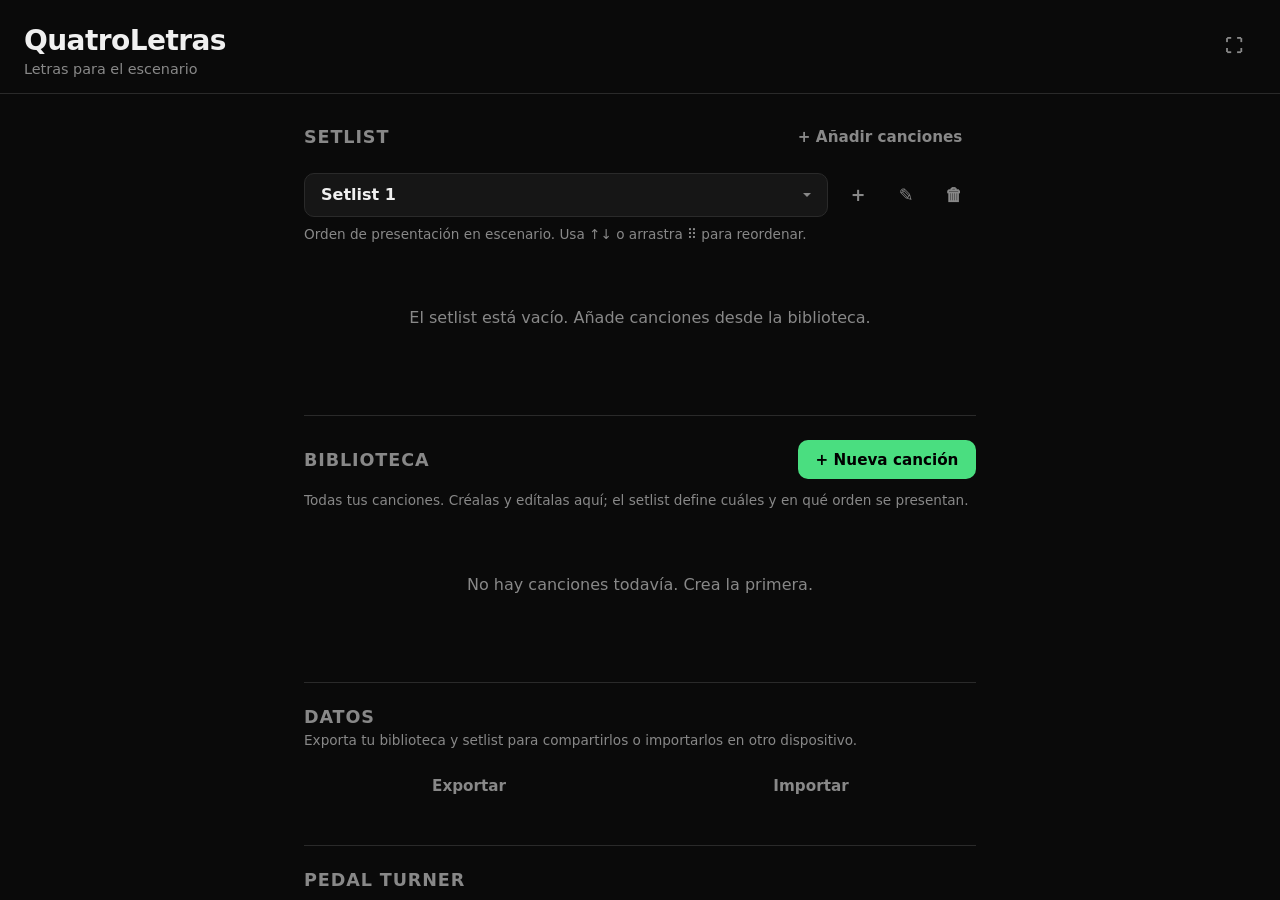
==== index.html @ a68aa646 "Add files via upload - Se añadió como scroll y se puede editar cuanto avanza por click. - Intento 1" ====
<!DOCTYPE html>
<html lang="es">
<head>
  <meta charset="UTF-8">
  <meta name="viewport" content="width=device-width, initial-scale=1.0, viewport-fit=cover">
  <meta name="apple-mobile-web-app-capable" content="yes">
  <meta name="mobile-web-app-capable" content="yes">
  <meta name="theme-color" content="#0a0a0a">
  <title>QuatroLetras</title>
  <link rel="stylesheet" href="styles.css">
  <link rel="manifest" href="manifest.json">
  <link rel="apple-touch-icon" href="icon-192.png">
</head>
<body>
  <!-- Pantalla de gestión -->
  <div id="manage-screen" class="screen active">
    <header class="manage-header">
      <div class="manage-header-row">
        <div>
          <h1>QuatroLetras</h1>
          <p class="subtitle">Letras para el escenario</p>
        </div>
        <button id="btn-manage-fullscreen" class="btn btn-ghost btn-icon" aria-label="Pantalla completa" title="Pantalla completa">⛶</button>
      </div>
    </header>

    <main class="manage-main">
      <section class="setlist-section">
        <div class="section-header">
          <h2>Setlist</h2>
          <button id="btn-add-to-setlist" class="btn btn-ghost">+ Añadir canciones</button>
        </div>
        <div class="setlist-selector">
          <select id="setlist-dropdown" class="setlist-dropdown" aria-label="Seleccionar setlist"></select>
          <div class="setlist-selector-actions">
            <button id="btn-new-setlist" class="btn btn-ghost btn-icon" aria-label="Nuevo setlist" title="Nuevo setlist">+</button>
            <button id="btn-rename-setlist" class="btn btn-ghost btn-icon" aria-label="Renombrar setlist" title="Renombrar">✎</button>
            <button id="btn-delete-setlist" class="btn btn-ghost btn-icon" aria-label="Eliminar setlist" title="Eliminar">🗑</button>
          </div>
        </div>
        <p class="list-hint">Orden de presentación en escenario. Usa ↑↓ o arrastra ⠿ para reordenar.</p>
        <div id="setlist-list" class="song-list"></div>
        <p id="setlist-empty" class="empty-state">El setlist está vacío. Añade canciones desde la biblioteca.</p>
      </section>

      <section class="library-section">
        <div class="section-header">
          <h2>Biblioteca</h2>
          <button id="btn-new-song" class="btn btn-primary">+ Nueva canción</button>
        </div>
        <p class="list-hint">Todas tus canciones. Créalas y edítalas aquí; el setlist define cuáles y en qué orden se presentan.</p>
        <div id="library-list" class="song-list"></div>
        <p id="library-empty" class="empty-state">No hay canciones todavía. Crea la primera.</p>
      </section>

      <section class="data-section">
        <h2>Datos</h2>
        <p class="list-hint">Exporta tu biblioteca y setlist para compartirlos o importarlos en otro dispositivo.</p>
        <div class="data-actions">
          <button id="btn-export" type="button" class="btn btn-ghost">Exportar</button>
          <button id="btn-import" type="button" class="btn btn-ghost">Importar</button>
          <input type="file" id="import-file" accept=".json,application/json" hidden>
        </div>
      </section>

      <section class="pedal-settings">
        <h2>Pedal turner</h2>
        <p class="pedal-hint">Conecta el pedal por USB/Bluetooth. La mayoría envían Page Down y Page Up.</p>
        <div class="pedal-keys">
          <label class="field pedal-field">
            <span>Pedal avanzar (siguiente estrofa / canción)</span>
            <button type="button" id="btn-set-next-key" class="btn btn-ghost pedal-key-btn">Page Down</button>
          </label>
          <label class="field pedal-field">
            <span>Pedal retroceder (estrofa anterior / listado)</span>
            <button type="button" id="btn-set-back-key" class="btn btn-ghost pedal-key-btn">Page Up</button>
          </label>
        </div>
        <p id="pedal-capture-hint" class="pedal-capture hidden">Pulsa el botón del pedal ahora…</p>
      </section>
    </main>
  </div>

  <!-- Formulario de canción -->
  <div id="edit-screen" class="screen">
    <header class="edit-header">
      <button id="btn-back" class="btn btn-ghost" aria-label="Volver">← Volver</button>
      <h2 id="edit-title">Nueva canción</h2>
      <button id="btn-save" class="btn btn-primary">Guardar</button>
    </header>
    <main class="edit-main">
      <label class="field">
        <span>Título</span>
        <input type="text" id="song-title" placeholder="Nombre de la canción" autocomplete="off">
      </label>
      <label class="field">
        <span>Letra</span>
        <textarea id="song-lyrics" placeholder="Pega o escribe la letra aquí&#10;&#10;Deja una línea en blanco entre estrofas&#10;(cada estrofa es un paso del pedal)" rows="20"></textarea>
      </label>
      <button id="btn-delete" class="btn btn-danger hidden">Eliminar canción</button>
    </main>
  </div>

  <!-- Pantalla de presentación -->
  <div id="display-screen" class="screen">
    <div id="display-content" class="display-content"></div>
    <div class="display-controls">
      <button id="btn-toggle-mode" class="btn btn-ghost" aria-label="Cambiar modo de visualización" title="Modo de visualización">📄</button>
      <button id="btn-edit" class="btn btn-ghost" aria-label="Editar">✎</button>
      <button id="btn-exit-display" class="btn btn-ghost" aria-label="Salir">✕</button>
      <button id="btn-fullscreen" class="btn btn-ghost" aria-label="Pantalla completa">⛶</button>
    </div>
    <div id="edit-menu" class="edit-menu hidden">
      <div class="menu-section">
        <button id="btn-font-up-menu" class="btn btn-ghost menu-item" aria-label="Letra más grande">A+</button>
        <button id="btn-font-down-menu" class="btn btn-ghost menu-item" aria-label="Letra más pequeña">A−</button>
      </div>
      <div class="menu-section" id="scroll-menu-section">
        <button id="btn-scroll-up-menu" class="btn btn-ghost menu-item" aria-label="Aumentar avance">▲</button>
        <span id="scroll-amount-display-menu" class="scroll-amount-display-menu">100px</span>
        <button id="btn-scroll-down-menu" class="btn btn-ghost menu-item" aria-label="Reducir avance">▼</button>
      </div>
    </div>
    <div id="font-controls-panel" class="font-controls-panel hidden" aria-label="Tamaño de letra">
      <button id="btn-font-up" class="btn btn-ghost" aria-label="Letra más grande">A+</button>
      <button id="btn-font-down" class="btn btn-ghost" aria-label="Letra más pequeña">A−</button>
    </div>
    <div id="scroll-controls-panel" class="scroll-controls-panel hidden" aria-label="Control de avance">
      <button id="btn-scroll-up" class="btn btn-ghost" aria-label="Aumentar avance">▲</button>
      <span id="scroll-amount-display" class="scroll-amount-display">100px</span>
      <button id="btn-scroll-down" class="btn btn-ghost" aria-label="Reducir avance">▼</button>
    </div>
    <div id="display-title-bar" class="display-title-bar"></div>
    <div id="section-indicator" class="section-indicator"></div>
  </div>

  <!-- Añadir canciones al setlist -->
  <div id="add-setlist-overlay" class="overlay hidden">
    <div class="picker-panel">
      <div class="picker-header">
        <h2>Añadir al setlist</h2>
        <button id="btn-close-add-setlist" class="btn btn-ghost" aria-label="Cerrar">✕</button>
      </div>
      <div id="add-setlist-list" class="picker-list"></div>
      <p id="add-setlist-empty" class="empty-state hidden">Todas las canciones ya están en el setlist.</p>
    </div>
  </div>

  <!-- Selector rápido de canciones -->
  <div id="picker-overlay" class="overlay hidden">
    <div class="picker-panel">
      <div class="picker-header">
        <h2>Elegir canción</h2>
        <button id="btn-close-picker" class="btn btn-ghost" aria-label="Cerrar">✕</button>
      </div>
      <div id="picker-list" class="picker-list"></div>
    </div>
  </div>

  <script src="app.js"></script>
</body>
</html>
---- styles.css ----
*,
*::before,
*::after {
  box-sizing: border-box;
  margin: 0;
  padding: 0;
}

:root {
  --bg: #0a0a0a;
  --surface: #161616;
  --surface-hover: #1f1f1f;
  --border: #2a2a2a;
  --text: #f0f0f0;
  --text-muted: #888;
  --accent: #4ade80;
  --accent-hover: #22c55e;
  --danger: #ef4444;
  --font-size-display: clamp(1.5rem, 5vw, 3.5rem);
  --safe-top: env(safe-area-inset-top, 0px);
  --safe-bottom: env(safe-area-inset-bottom, 0px);
}

html, body {
  height: 100%;
  overflow: hidden;
}

body {
  font-family: system-ui, -apple-system, "Segoe UI", Roboto, sans-serif;
  background: var(--bg);
  color: var(--text);
  -webkit-tap-highlight-color: transparent;
  user-select: none;
}

.screen {
  display: none;
  flex-direction: column;
  height: 100dvh;
  width: 100%;
}

.screen.active {
  display: flex;
}

/* ── Gestión ── */

.manage-header {
  padding: calc(1.5rem + var(--safe-top)) 1.5rem 1rem;
  border-bottom: 1px solid var(--border);
}

.manage-header-row {
  display: flex;
  align-items: flex-start;
  justify-content: space-between;
  gap: 1rem;
}

.manage-header h1 {
  font-size: 1.75rem;
  font-weight: 700;
  letter-spacing: -0.02em;
}

.subtitle {
  color: var(--text-muted);
  font-size: 0.9rem;
  margin-top: 0.25rem;
}

.manage-main {
  flex: 1;
  overflow-y: auto;
  padding: 1.5rem;
  padding-bottom: calc(1.5rem + var(--safe-bottom));
}

.section-header {
  display: flex;
  align-items: center;
  justify-content: space-between;
  margin-bottom: 1rem;
  gap: 1rem;
}

.section-header h2 {
  font-size: 1.1rem;
  font-weight: 600;
  color: var(--text-muted);
  text-transform: uppercase;
  letter-spacing: 0.05em;
}

.list-hint {
  color: var(--text-muted);
  font-size: 0.85rem;
  margin: -0.25rem 0 1rem;
  line-height: 1.45;
}

.setlist-selector {
  display: flex;
  align-items: stretch;
  gap: 0.5rem;
  margin-bottom: 0.75rem;
}

.setlist-dropdown {
  flex: 1;
  min-width: 0;
  background: var(--surface);
  border: 1px solid var(--border);
  border-radius: 10px;
  color: var(--text);
  font-size: 1rem;
  font-family: inherit;
  font-weight: 600;
  padding: 0.65rem 1rem;
  cursor: pointer;
  appearance: none;
  background-image: url("data:image/svg+xml,%3Csvg xmlns='http://www.w3.org/2000/svg' width='12' height='12' viewBox='0 0 12 12'%3E%3Cpath fill='%23888' d='M2 4l4 4 4-4'/%3E%3C/svg%3E");
  background-repeat: no-repeat;
  background-position: right 0.85rem center;
  padding-right: 2.25rem;
}

.setlist-dropdown:focus {
  outline: none;
  border-color: var(--accent);
}

.setlist-selector-actions {
  display: flex;
  gap: 0.25rem;
  flex-shrink: 0;
}

.setlist-selector-actions .btn-icon {
  min-width: 44px;
  min-height: 44px;
  padding: 0.5rem;
}

.song-list {
  display: flex;
  flex-direction: column;
  gap: 0.5rem;
}

.song-item {
  display: flex;
  align-items: center;
  gap: 0.6rem;
  background: var(--surface);
  border: 1px solid var(--border);
  border-radius: 12px;
  padding: 0.85rem 0.75rem 0.85rem 1rem;
  cursor: pointer;
  transition: background 0.15s, border-color 0.15s, opacity 0.15s;
  -webkit-user-select: none;
}

.song-item.dragging {
  opacity: 0.45;
}

.song-item.drag-over {
  border-color: var(--accent);
  background: var(--surface-hover);
}

.song-number {
  flex-shrink: 0;
  width: 2rem;
  height: 2rem;
  display: flex;
  align-items: center;
  justify-content: center;
  font-size: 0.95rem;
  font-weight: 700;
  color: var(--accent);
  background: rgba(74, 222, 128, 0.12);
  border-radius: 8px;
  font-variant-numeric: tabular-nums;
}

.drag-handle {
  flex-shrink: 0;
  display: flex;
  align-items: center;
  justify-content: center;
  width: 2rem;
  height: 2.75rem;
  color: var(--text-muted);
  font-size: 1rem;
  letter-spacing: -0.15em;
  cursor: grab;
  touch-action: none;
  border-radius: 8px;
}

.drag-handle:active {
  cursor: grabbing;
  color: var(--text);
  background: var(--surface-hover);
}

.song-reorder {
  display: flex;
  flex-direction: column;
  gap: 0.15rem;
  flex-shrink: 0;
}

.song-reorder .btn {
  padding: 0.2rem 0.45rem;
  min-width: 32px;
  min-height: 28px;
  font-size: 0.75rem;
  line-height: 1;
}

.song-reorder .btn:disabled {
  opacity: 0.25;
  pointer-events: none;
}

.song-item:active {
  background: var(--surface-hover);
  border-color: var(--accent);
}

.song-item-info {
  flex: 1;
  min-width: 0;
}

.song-item-title {
  font-size: 1.15rem;
  font-weight: 600;
  white-space: nowrap;
  overflow: hidden;
  text-overflow: ellipsis;
}

.song-item-preview {
  font-size: 0.85rem;
  color: var(--text-muted);
  white-space: nowrap;
  overflow: hidden;
  text-overflow: ellipsis;
  margin-top: 0.2rem;
}

.song-item-actions {
  display: flex;
  gap: 0.5rem;
  flex-shrink: 0;
}

.empty-state {
  text-align: center;
  color: var(--text-muted);
  padding: 3rem 1rem;
  font-size: 1rem;
}

.empty-state.hidden {
  display: none;
}

/* ── Botones ── */

.btn {
  display: inline-flex;
  align-items: center;
  justify-content: center;
  gap: 0.4rem;
  border: none;
  border-radius: 10px;
  font-size: 0.95rem;
  font-weight: 600;
  cursor: pointer;
  padding: 0.65rem 1.1rem;
  transition: background 0.15s, opacity 0.15s;
  white-space: nowrap;
  font-family: inherit;
}

.btn-primary {
  background: var(--accent);
  color: #000;
}

.btn-primary:active {
  background: var(--accent-hover);
}

.btn-ghost {
  background: transparent;
  color: var(--text-muted);
  padding: 0.65rem 0.85rem;
}

.btn-ghost:active {
  color: var(--text);
  background: var(--surface-hover);
}

.btn-icon {
  padding: 0.65rem;
  font-size: 1.1rem;
  min-width: 44px;
  min-height: 44px;
}

.btn-danger {
  background: transparent;
  color: var(--danger);
  border: 1px solid var(--danger);
  width: 100%;
  margin-top: 1rem;
  padding: 0.85rem;
}

.btn-danger:active {
  background: rgba(239, 68, 68, 0.15);
}

.hidden {
  display: none !important;
}

/* ── Edición ── */

.edit-header {
  display: flex;
  align-items: center;
  gap: 0.75rem;
  padding: calc(1rem + var(--safe-top)) 1rem 1rem;
  border-bottom: 1px solid var(--border);
}

.edit-header h2 {
  flex: 1;
  font-size: 1.1rem;
  font-weight: 600;
  text-align: center;
}

.edit-main {
  flex: 1;
  overflow-y: auto;
  padding: 1.5rem;
  padding-bottom: calc(1.5rem + var(--safe-bottom));
  display: flex;
  flex-direction: column;
  gap: 1.25rem;
}

.field {
  display: flex;
  flex-direction: column;
  gap: 0.5rem;
}

.field span {
  font-size: 0.85rem;
  font-weight: 600;
  color: var(--text-muted);
  text-transform: uppercase;
  letter-spacing: 0.05em;
}

.field input,
.field textarea {
  background: var(--surface);
  border: 1px solid var(--border);
  border-radius: 10px;
  color: var(--text);
  font-size: 1rem;
  font-family: inherit;
  padding: 0.85rem 1rem;
  width: 100%;
  resize: vertical;
  line-height: 1.6;
  user-select: text;
}

.field input:focus,
.field textarea:focus {
  outline: none;
  border-color: var(--accent);
}

.field textarea {
  flex: 1;
  min-height: 300px;
}

/* ── Presentación ── */

#display-screen {
  background: #000;
  position: relative;
}

.display-content {
  flex: 1;
  overflow: hidden;
  padding: calc(2rem + var(--safe-top)) 2rem calc(3rem + var(--safe-bottom));
  display: flex;
  flex-direction: column;
  justify-content: center;
  align-items: center;
  text-align: center;
}

.display-content.continuous-mode {
  justify-content: flex-start;
  overflow-y: auto;
}

.lyrics-block {
  max-width: 90vw;
  width: 100%;
}

.lyrics-line {
  font-size: var(--section-font-size, var(--font-size-display));
  font-weight: 700;
  line-height: 1.45;
  letter-spacing: -0.01em;
  color: #fff;
  user-select: none;
}

.lyrics-gap {
  height: calc(var(--section-font-size, var(--font-size-display)) * 0.5);
}

.lyrics-section {
  display: none;
  flex-direction: column;
  align-items: center;
  width: 100%;
}

.lyrics-section.active {
  display: flex;
}

.lyrics-section.continuous {
  display: none;
  max-height: 100%;
  overflow-y: auto;
  scroll-behavior: smooth;
}

.lyrics-section.continuous.active {
  display: flex;
}

.song-title-slide {
  display: none;
  flex-direction: column;
  align-items: center;
  justify-content: center;
  width: 100%;
  gap: 1.25rem;
  padding: 1rem;
}

.song-title-slide.active {
  display: flex;
}

.song-title-number {
  font-size: clamp(2.5rem, 10vw, 5rem);
  font-weight: 700;
  color: var(--accent);
  line-height: 1;
  font-variant-numeric: tabular-nums;
}

.song-title-text {
  font-size: clamp(1.6rem, 6vw, 3rem);
  font-weight: 700;
  line-height: 1.3;
  letter-spacing: -0.02em;
  color: #fff;
  text-wrap: balance;
}

.section-indicator {
  position: fixed;
  bottom: calc(1.1rem + var(--safe-bottom));
  left: 1.25rem;
  font-size: 0.75rem;
  color: rgba(255, 255, 255, 0.3);
  pointer-events: none;
  z-index: 5;
  letter-spacing: 0.06em;
  font-variant-numeric: tabular-nums;
}

.section-indicator.visible {
  color: rgba(255, 255, 255, 0.55);
}

.library-section {
  margin-top: 2.5rem;
  padding-top: 1.5rem;
  border-top: 1px solid var(--border);
}

.song-item-library {
  cursor: default;
}

.song-item-library:active {
  border-color: var(--border);
  background: var(--surface);
}

.song-item-library .song-item-title {
  white-space: normal;
}

.in-setlist-badge {
  display: inline-block;
  font-size: 0.65rem;
  font-weight: 600;
  text-transform: uppercase;
  letter-spacing: 0.04em;
  color: var(--accent);
  background: rgba(74, 222, 128, 0.12);
  border-radius: 4px;
  padding: 0.15rem 0.4rem;
  margin-left: 0.5rem;
  vertical-align: middle;
}

.picker-item-add {
  flex-shrink: 0;
  font-size: 1.25rem;
  font-weight: 700;
  color: var(--accent);
  width: 2rem;
  text-align: center;
}

/* ── Config pedal ── */

.data-section,
.pedal-settings {
  margin-top: 2.5rem;
  padding-top: 1.5rem;
  border-top: 1px solid var(--border);
}

.data-section h2,
.pedal-settings h2 {
  font-size: 1.1rem;
  font-weight: 600;
  color: var(--text-muted);
  text-transform: uppercase;
  letter-spacing: 0.05em;
  margin-bottom: 0.5rem;
}

.data-actions {
  display: flex;
  flex-wrap: wrap;
  gap: 0.75rem;
}

.data-actions .btn {
  flex: 1;
  min-width: 140px;
}

.pedal-hint {
  color: var(--text-muted);
  font-size: 0.9rem;
  margin-bottom: 1rem;
  line-height: 1.5;
}

.pedal-keys {
  display: flex;
  flex-direction: column;
  gap: 1rem;
}

.pedal-field span {
  font-size: 0.8rem;
}

.pedal-key-btn {
  width: 100%;
  justify-content: flex-start;
  border: 1px solid var(--border);
  background: var(--surface);
  color: var(--text);
  min-height: 48px;
}

.pedal-key-btn.listening {
  border-color: var(--accent);
  color: var(--accent);
}

.pedal-capture {
  margin-top: 0.75rem;
  color: var(--accent);
  font-size: 0.9rem;
  font-weight: 600;
}

.display-controls {
  position: fixed;
  top: calc(0.75rem + var(--safe-top));
  right: 1rem;
  display: flex;
  flex-direction: column;
  align-items: center;
  gap: 0.35rem;
  background: rgba(20, 20, 20, 0.85);
  backdrop-filter: blur(12px);
  -webkit-backdrop-filter: blur(12px);
  border: 1px solid var(--border);
  border-radius: 10px;
  padding: 0.3rem 0.2rem;
  opacity: 0.3;
  transition: opacity 0.3s;
  z-index: 10;
  pointer-events: auto;
}

.display-controls.visible {
  opacity: 1;
}

.edit-menu {
  position: fixed;
  top: calc(5.5rem + var(--safe-top));
  right: 1rem;
  display: flex;
  flex-direction: column;
  gap: 0.25rem;
  background: rgba(20, 20, 20, 0.9);
  backdrop-filter: blur(12px);
  -webkit-backdrop-filter: blur(12px);
  border: 1px solid var(--border);
  border-radius: 10px;
  padding: 0.25rem;
  opacity: 0.3;
  transition: opacity 0.3s;
  z-index: 10;
  pointer-events: auto;
}

.edit-menu.hidden {
  display: none;
}

.edit-menu.visible {
  opacity: 1;
}

.menu-section {
  display: flex;
  flex-direction: column;
  gap: 0.15rem;
  padding: 0.15rem;
  border-bottom: 1px solid rgba(255, 255, 255, 0.1);
}

.menu-section:last-child {
  border-bottom: none;
}

.menu-item {
  min-width: 36px;
  min-height: 36px;
  padding: 0.4rem;
  font-size: 0.9rem;
  font-weight: 700;
  display: flex;
  align-items: center;
  justify-content: center;
}

.scroll-amount-display-menu {
  font-size: 0.85rem;
  font-weight: 600;
  color: var(--text-muted);
  min-width: 50px;
  text-align: center;
  font-variant-numeric: tabular-nums;
  padding: 0.4rem;
}

.font-controls-panel {
  position: fixed;
  bottom: calc(1rem + var(--safe-bottom));
  right: calc(1rem + env(safe-area-inset-right, 0px));
  display: flex;
  flex-direction: column;
  align-items: center;
  gap: 0.15rem;
  background: rgba(20, 20, 20, 0.55);
  backdrop-filter: blur(12px);
  -webkit-backdrop-filter: blur(12px);
  border: 1px solid rgba(255, 255, 255, 0.12);
  border-radius: 12px;
  padding: 0.35rem 0.25rem;
  opacity: 0.35;
  transition: opacity 0.3s, background 0.3s;
  z-index: 10;
}

.font-controls-panel.visible {
  opacity: 1;
  background: rgba(20, 20, 20, 0.9);
  border-color: var(--border);
}

.font-controls-panel .btn {
  min-width: 44px;
  min-height: 44px;
  padding: 0.5rem;
  font-size: 1rem;
  font-weight: 700;
}

.scroll-controls-panel {
  position: fixed;
  top: calc(3.5rem + var(--safe-top));
  right: 1rem;
  display: flex;
  align-items: center;
  gap: 0.5rem;
  background: rgba(20, 20, 20, 0.55);
  backdrop-filter: blur(12px);
  -webkit-backdrop-filter: blur(12px);
  border: 1px solid rgba(255, 255, 255, 0.12);
  border-radius: 12px;
  padding: 0.35rem 0.5rem;
  opacity: 0.3;
  transition: opacity 0.3s, background 0.3s;
  z-index: 10;
}

.scroll-controls-panel.visible {
  opacity: 1;
  background: rgba(20, 20, 20, 0.9);
  border-color: var(--border);
}

.scroll-controls-panel .btn {
  min-width: 36px;
  min-height: 36px;
  padding: 0.4rem;
  font-size: 0.9rem;
  font-weight: 700;
}

.scroll-amount-display {
  font-size: 0.85rem;
  font-weight: 600;
  color: var(--text-muted);
  min-width: 50px;
  text-align: center;
  font-variant-numeric: tabular-nums;
}

.display-title-bar {
  position: fixed;
  top: calc(0.75rem + var(--safe-top));
  left: 50%;
  transform: translateX(-50%);
  background: rgba(20, 20, 20, 0.75);
  backdrop-filter: blur(8px);
  -webkit-backdrop-filter: blur(8px);
  border-radius: 999px;
  padding: 0.4rem 1.2rem;
  font-size: 0.85rem;
  color: var(--text-muted);
  opacity: 0;
  transition: opacity 0.3s;
  pointer-events: none;
  z-index: 10;
  white-space: nowrap;
  max-width: 80vw;
  overflow: hidden;
  text-overflow: ellipsis;
}

#display-screen:hover .display-title-bar,
.display-title-bar.visible {
  opacity: 1;
}

/* ── Selector rápido ── */

.overlay {
  position: fixed;
  inset: 0;
  background: rgba(0, 0, 0, 0.7);
  backdrop-filter: blur(4px);
  -webkit-backdrop-filter: blur(4px);
  z-index: 100;
  display: flex;
  align-items: flex-end;
  justify-content: center;
}

.overlay.hidden {
  display: none;
}

.picker-panel {
  background: var(--surface);
  border: 1px solid var(--border);
  border-radius: 20px 20px 0 0;
  width: 100%;
  max-width: 600px;
  max-height: 70dvh;
  display: flex;
  flex-direction: column;
  animation: slideUp 0.25s ease;
}

@keyframes slideUp {
  from { transform: translateY(100%); }
  to { transform: translateY(0); }
}

.picker-header {
  display: flex;
  align-items: center;
  justify-content: space-between;
  padding: 1.25rem 1.5rem;
  border-bottom: 1px solid var(--border);
}

.picker-header h2 {
  font-size: 1.1rem;
  font-weight: 600;
}

.picker-list {
  overflow-y: auto;
  padding: 0.75rem;
  padding-bottom: calc(0.75rem + var(--safe-bottom));
}

.picker-item {
  display: flex;
  align-items: center;
  gap: 0.75rem;
  width: 100%;
  text-align: left;
  background: transparent;
  border: none;
  border-radius: 10px;
  color: var(--text);
  font-size: 1.2rem;
  font-weight: 600;
  font-family: inherit;
  padding: 1rem 1.25rem;
  cursor: pointer;
  transition: background 0.15s;
}

.picker-item-num {
  flex-shrink: 0;
  width: 1.75rem;
  height: 1.75rem;
  display: flex;
  align-items: center;
  justify-content: center;
  font-size: 0.85rem;
  font-weight: 700;
  color: var(--accent);
  background: rgba(74, 222, 128, 0.12);
  border-radius: 6px;
  font-variant-numeric: tabular-nums;
}

.picker-item-title {
  flex: 1;
  min-width: 0;
  overflow: hidden;
  text-overflow: ellipsis;
  white-space: nowrap;
}

.picker-item:active,
.picker-item.active {
  background: var(--surface-hover);
  color: var(--accent);
}

/* ── Responsive tablet ── */

@media (min-width: 768px) {
  .manage-main,
  .edit-main {
    max-width: 720px;
    margin: 0 auto;
    width: 100%;
  }

  .song-item:hover {
    background: var(--surface-hover);
    border-color: #333;
  }

  .btn-primary:hover {
    background: var(--accent-hover);
  }
}
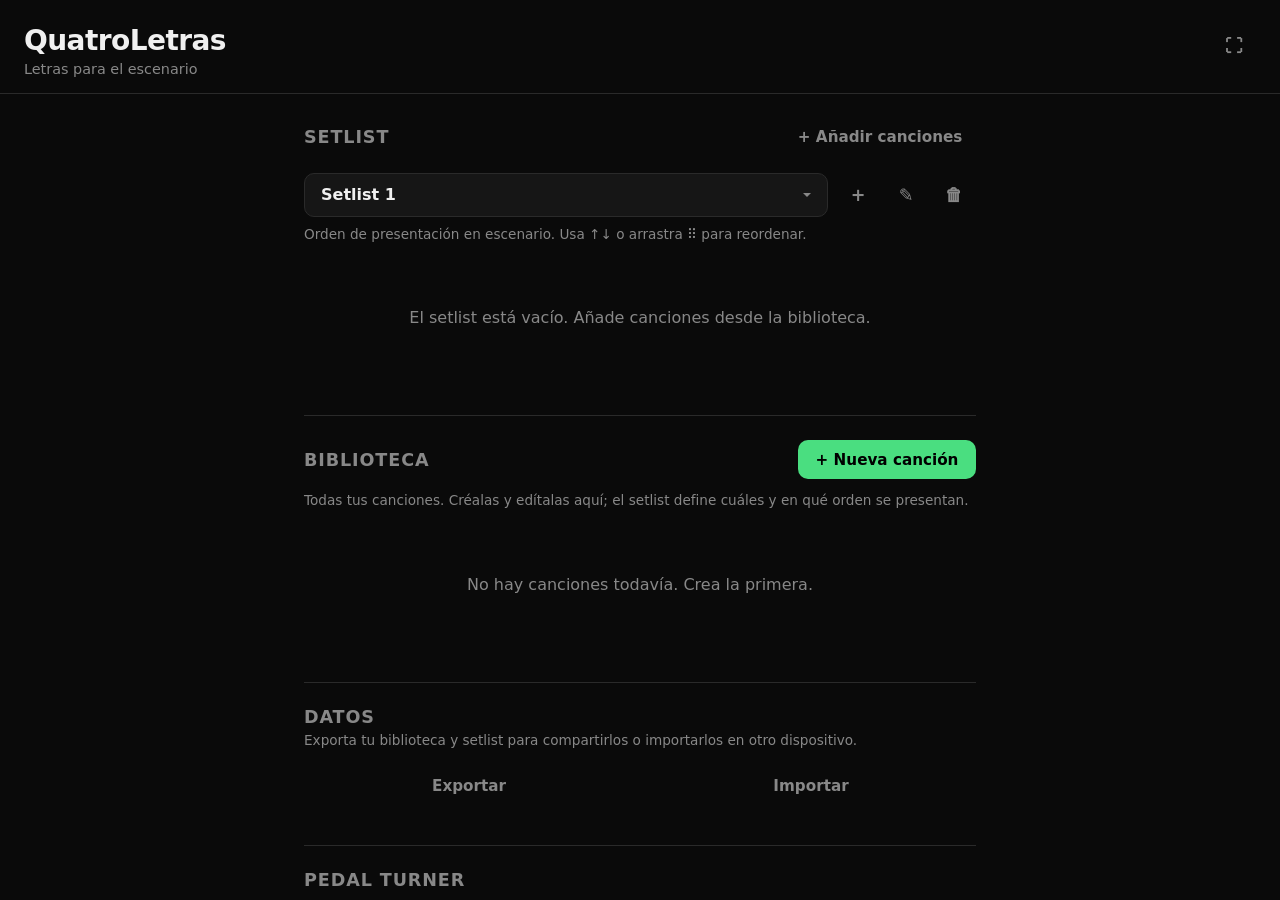
==== commit 7850b22c: "Add files via upload - Se agregó opción de usar negrita, cursiva, subrayado y color en el modo edici" ====
--- a/index.html
+++ b/index.html
@@ -93,23 +93,69 @@
         <span>Título</span>
         <input type="text" id="song-title" placeholder="Nombre de la canción" autocomplete="off">
       </label>
-      <label class="field">
-        <span>Letra</span>
-        <textarea id="song-lyrics" placeholder="Pega o escribe la letra aquí&#10;&#10;Deja una línea en blanco entre estrofas&#10;(cada estrofa es un paso del pedal)" rows="20"></textarea>
-      </label>
+      <div class="field">
+        <span>Archivo de audio (opcional)</span>
+        <div class="audio-input-wrapper">
+          <input type="file" id="song-audio-input" accept="audio/*" class="audio-file-input">
+          <label for="song-audio-input" id="audio-upload-label" class="btn btn-ghost btn-audio-upload">
+            <span class="audio-upload-icon">🎵</span>
+            <span id="audio-upload-text">Seleccionar archivo de audio (MP3, WAV, etc.)</span>
+          </label>
+          <div id="audio-file-info" class="audio-file-info hidden">
+            <div class="audio-file-details">
+              <span class="audio-file-icon">🎧</span>
+              <span id="audio-file-name" class="audio-file-name">audio.mp3</span>
+            </div>
+            <audio id="edit-audio-preview" controls class="edit-audio-preview"></audio>
+            <button type="button" id="btn-remove-audio" class="btn btn-ghost btn-remove-audio" title="Quitar audio">🗑 Quitar audio</button>
+          </div>
+        </div>
+      </div>
+      <div class="field">
+        <div class="field-label-row">
+          <span>Letra</span>
+          <div class="format-toolbar">
+            <button type="button" id="btn-format-bold" class="btn btn-ghost btn-format" title="Negrita"><b>B</b></button>
+            <button type="button" id="btn-format-italic" class="btn btn-ghost btn-format" title="Cursiva"><i>I</i></button>
+            <button type="button" id="btn-format-underline" class="btn btn-ghost btn-format" title="Subrayado"><u>U</u></button>
+            <div class="color-picker-wrapper">
+              <button type="button" id="btn-format-color" class="btn btn-ghost btn-format" title="Color de texto">🎨</button>
+              <div id="color-popover" class="color-popover hidden">
+                <button type="button" class="color-swatch" data-color="#facc15" style="background: #facc15;" title="Amarillo"></button>
+                <button type="button" class="color-swatch" data-color="#ef4444" style="background: #ef4444;" title="Rojo"></button>
+                <button type="button" class="color-swatch" data-color="#4ade80" style="background: #4ade80;" title="Verde"></button>
+                <button type="button" class="color-swatch" data-color="#38bdf8" style="background: #38bdf8;" title="Cian"></button>
+                <button type="button" class="color-swatch" data-color="#f472b6" style="background: #f472b6;" title="Rosa"></button>
+                <button type="button" class="color-swatch" data-color="#ffffff" style="background: #ffffff;" title="Blanco"></button>
+                <input type="color" id="custom-color-input" class="color-picker-custom" value="#facc15" title="Color personalizado">
+              </div>
+            </div>
+          </div>
+        </div>
+        <div id="song-lyrics" class="song-lyrics-editor" contenteditable="true" data-placeholder="Pega o escribe la letra aquí&#10;&#10;Deja una línea en blanco entre estrofas&#10;(cada estrofa es un paso del pedal)"></div>
+      </div>
       <button id="btn-delete" class="btn btn-danger hidden">Eliminar canción</button>
     </main>
   </div>
 
   <!-- Pantalla de presentación -->
   <div id="display-screen" class="screen">
+    <header id="display-top-bar" class="display-top-bar">
+      <div id="display-audio-controls" class="display-audio-controls hidden">
+        <button id="btn-audio-play" class="btn btn-ghost btn-audio-play" aria-label="Reproducir/Pausar" title="Reproducir">▶</button>
+        <div class="audio-progress-container">
+          <input type="range" id="audio-progress-bar" class="audio-progress-bar" min="0" max="100" value="0" step="0.1">
+        </div>
+        <span id="audio-time-display" class="audio-time-display">00:00 / 00:00</span>
+      </div>
+      <div class="display-actions">
+        <button id="btn-toggle-mode" class="btn btn-ghost" aria-label="Cambiar modo de visualización" title="Modo de visualización">📄</button>
+        <button id="btn-edit" class="btn btn-ghost" aria-label="Editar">✎</button>
+        <button id="btn-fullscreen" class="btn btn-ghost" aria-label="Pantalla completa">⛶</button>
+        <button id="btn-exit-display" class="btn btn-ghost" aria-label="Salir">✕</button>
+      </div>
+    </header>
     <div id="display-content" class="display-content"></div>
-    <div class="display-controls">
-      <button id="btn-toggle-mode" class="btn btn-ghost" aria-label="Cambiar modo de visualización" title="Modo de visualización">📄</button>
-      <button id="btn-edit" class="btn btn-ghost" aria-label="Editar">✎</button>
-      <button id="btn-exit-display" class="btn btn-ghost" aria-label="Salir">✕</button>
-      <button id="btn-fullscreen" class="btn btn-ghost" aria-label="Pantalla completa">⛶</button>
-    </div>
     <div id="edit-menu" class="edit-menu hidden">
       <div class="menu-section">
         <button id="btn-font-up-menu" class="btn btn-ghost menu-item" aria-label="Letra más grande">A+</button>
@@ -157,6 +203,25 @@
     </div>
   </div>
 
+  <!-- Advertencia de Audio Incompleto -->
+  <div id="audio-warning-overlay" class="overlay hidden">
+    <div class="warning-panel">
+      <div class="warning-icon">🎵</div>
+      <h2>La canción aún no ha terminado</h2>
+      <p>El audio todavía se está reproduciendo. ¿Deseas pasar a la siguiente canción o volver a la última estrofa?</p>
+      <div class="warning-actions">
+        <button type="button" id="btn-warning-back" class="btn btn-ghost warning-btn">
+          <span class="pedal-hint-badge">Pedal ←</span>
+          Atrás
+        </button>
+        <button type="button" id="btn-warning-continue" class="btn btn-primary warning-btn">
+          Continuar
+          <span class="pedal-hint-badge">Pedal →</span>
+        </button>
+      </div>
+    </div>
+  </div>
+
   <script src="app.js"></script>
 </body>
 </html>
--- a/styles.css
+++ b/styles.css
@@ -375,13 +375,92 @@
   letter-spacing: 0.05em;
 }
 
+.field-label-row {
+  display: flex;
+  align-items: center;
+  justify-content: flex-start;
+  gap: 1rem;
+}
+
+.format-toolbar {
+  display: flex;
+  align-items: center;
+  gap: 0.25rem;
+}
+
+.btn-format {
+  padding: 0.35rem 0.65rem;
+  min-width: 36px;
+  min-height: 32px;
+  font-size: 0.95rem;
+  border: 1px solid var(--border);
+  border-radius: 6px;
+  background: var(--surface);
+  color: var(--text);
+}
+
+.btn-format:hover,
+.btn-format:active {
+  background: var(--surface-hover);
+  border-color: var(--accent);
+  color: var(--accent);
+}
+
+.color-picker-wrapper {
+  position: relative;
+  display: inline-flex;
+}
+
+.color-popover {
+  position: absolute;
+  top: calc(100% + 0.35rem);
+  left: 0;
+  background: #1a1a1a;
+  border: 1px solid var(--border);
+  border-radius: 10px;
+  padding: 0.5rem;
+  display: flex;
+  align-items: center;
+  gap: 0.4rem;
+  box-shadow: 0 8px 24px rgba(0, 0, 0, 0.6);
+  z-index: 50;
+}
+
+.color-swatch {
+  width: 24px;
+  height: 24px;
+  border-radius: 50%;
+  border: 2px solid transparent;
+  cursor: pointer;
+  transition: transform 0.15s, border-color 0.15s;
+  flex-shrink: 0;
+}
+
+.color-swatch:hover,
+.color-swatch:active {
+  transform: scale(1.2);
+  border-color: #fff;
+}
+
+.color-picker-custom {
+  width: 26px;
+  height: 26px;
+  padding: 0;
+  border: none;
+  border-radius: 50%;
+  background: transparent;
+  cursor: pointer;
+  flex-shrink: 0;
+}
+
 .field input,
-.field textarea {
+.field textarea,
+.song-lyrics-editor {
   background: var(--surface);
   border: 1px solid var(--border);
   border-radius: 10px;
   color: var(--text);
-  font-size: 1rem;
+  font-size: 1.05rem;
   font-family: inherit;
   padding: 0.85rem 1rem;
   width: 100%;
@@ -390,15 +469,107 @@
   user-select: text;
 }
 
+.song-lyrics-editor {
+  min-height: 300px;
+  max-height: 55vh;
+  overflow-y: auto;
+  outline: none;
+  white-space: pre-wrap;
+  word-break: break-word;
+}
+
+.song-lyrics-editor[data-placeholder]:empty:before {
+  content: attr(data-placeholder);
+  color: var(--text-muted);
+  pointer-events: none;
+  display: block;
+}
+
 .field input:focus,
-.field textarea:focus {
+.field textarea:focus,
+.song-lyrics-editor:focus {
   outline: none;
   border-color: var(--accent);
 }
 
-.field textarea {
-  flex: 1;
-  min-height: 300px;
+/* ── Campo de Audio en Edición ── */
+
+.audio-input-wrapper {
+  display: flex;
+  flex-direction: column;
+  gap: 0.75rem;
+}
+
+.audio-file-input {
+  display: none;
+}
+
+.btn-audio-upload {
+  display: flex;
+  align-items: center;
+  justify-content: center;
+  gap: 0.5rem;
+  border: 1.5px dashed var(--border);
+  border-radius: 10px;
+  padding: 0.85rem 1rem;
+  background: var(--surface);
+  color: var(--text);
+  cursor: pointer;
+  transition: border-color 0.2s, background 0.2s;
+}
+
+.btn-audio-upload:hover,
+.btn-audio-upload:active {
+  border-color: var(--accent);
+  background: var(--surface-hover);
+}
+
+.audio-upload-icon {
+  font-size: 1.2rem;
+}
+
+.audio-file-info {
+  display: flex;
+  flex-direction: column;
+  gap: 0.6rem;
+  background: var(--surface);
+  border: 1px solid var(--border);
+  border-radius: 12px;
+  padding: 0.85rem;
+}
+
+.audio-file-details {
+  display: flex;
+  align-items: center;
+  gap: 0.5rem;
+}
+
+.audio-file-icon {
+  font-size: 1.1rem;
+}
+
+.audio-file-name {
+  font-weight: 600;
+  font-size: 0.95rem;
+  color: var(--accent);
+  word-break: break-all;
+}
+
+.edit-audio-preview {
+  width: 100%;
+  height: 38px;
+  border-radius: 8px;
+}
+
+.btn-remove-audio {
+  align-self: flex-end;
+  color: var(--danger);
+  font-size: 0.85rem;
+  padding: 0.35rem 0.6rem;
+}
+
+.btn-remove-audio:hover {
+  background: rgba(239, 68, 68, 0.15);
 }
 
 /* ── Presentación ── */
@@ -408,13 +579,128 @@
   position: relative;
 }
 
+.display-top-bar {
+  flex-shrink: 0;
+  display: flex;
+  align-items: center;
+  justify-content: space-between;
+  gap: 1rem;
+  padding: calc(0.6rem + var(--safe-top)) 1.25rem 0.6rem;
+  background: rgba(18, 18, 18, 0.92);
+  backdrop-filter: blur(16px);
+  -webkit-backdrop-filter: blur(16px);
+  border-bottom: 1px solid var(--border);
+  z-index: 20;
+}
+
+.display-actions {
+  display: flex;
+  align-items: center;
+  gap: 0.35rem;
+  margin-left: auto;
+}
+
+.display-actions .btn {
+  padding: 0.5rem;
+  min-width: 40px;
+  min-height: 40px;
+  font-size: 1.1rem;
+  border-radius: 8px;
+}
+
+.display-audio-controls {
+  display: flex;
+  align-items: center;
+  gap: 0.75rem;
+  flex: 1;
+  max-width: 600px;
+  background: rgba(255, 255, 255, 0.05);
+  border: 1px solid rgba(255, 255, 255, 0.1);
+  border-radius: 10px;
+  padding: 0.35rem 0.75rem;
+}
+
+.display-audio-controls.hidden {
+  display: none !important;
+}
+
+.btn-audio-play {
+  flex-shrink: 0;
+  width: 36px;
+  height: 36px;
+  min-width: 36px;
+  min-height: 36px;
+  padding: 0;
+  border-radius: 50%;
+  background: var(--accent);
+  color: #000;
+  font-size: 0.95rem;
+  display: flex;
+  align-items: center;
+  justify-content: center;
+  transition: transform 0.1s, background 0.15s;
+}
+
+.btn-audio-play:active {
+  background: var(--accent-hover);
+  transform: scale(0.95);
+}
+
+.audio-progress-container {
+  flex: 1;
+  display: flex;
+  align-items: center;
+}
+
+.audio-progress-bar {
+  width: 100%;
+  height: 6px;
+  -webkit-appearance: none;
+  appearance: none;
+  background: rgba(255, 255, 255, 0.2);
+  border-radius: 3px;
+  outline: none;
+  cursor: pointer;
+}
+
+.audio-progress-bar::-webkit-slider-thumb {
+  -webkit-appearance: none;
+  appearance: none;
+  width: 14px;
+  height: 14px;
+  border-radius: 50%;
+  background: var(--accent);
+  cursor: pointer;
+  box-shadow: 0 0 8px rgba(74, 222, 128, 0.5);
+}
+
+.audio-progress-bar::-moz-range-thumb {
+  width: 14px;
+  height: 14px;
+  border-radius: 50%;
+  background: var(--accent);
+  cursor: pointer;
+  border: none;
+  box-shadow: 0 0 8px rgba(74, 222, 128, 0.5);
+}
+
+.audio-time-display {
+  font-size: 0.8rem;
+  font-weight: 600;
+  color: var(--text-muted);
+  font-variant-numeric: tabular-nums;
+  white-space: nowrap;
+}
+
 .display-content {
   flex: 1;
-  overflow: hidden;
-  padding: calc(2rem + var(--safe-top)) 2rem calc(3rem + var(--safe-bottom));
-  display: flex;
-  flex-direction: column;
-  justify-content: center;
+  min-height: 0;
+  overflow-y: auto;
+  overflow-x: auto;
+  padding: 1.5rem 2rem calc(2rem + var(--safe-bottom));
+  display: flex;
+  flex-direction: column;
+  justify-content: flex-start;
   align-items: center;
   text-align: center;
 }
@@ -425,8 +711,9 @@
 }
 
 .lyrics-block {
-  max-width: 90vw;
-  width: 100%;
+  max-width: 100%;
+  width: max-content;
+  min-width: 100%;
 }
 
 .lyrics-line {
@@ -436,10 +723,12 @@
   letter-spacing: -0.01em;
   color: #fff;
   user-select: none;
+  white-space: nowrap;
 }
 
 .lyrics-gap {
-  height: calc(var(--section-font-size, var(--font-size-display)) * 0.5);
+  height: calc(var(--section-font-size, var(--font-size-display)) * 0.85);
+  flex-shrink: 0;
 }
 
 .lyrics-section {
@@ -907,6 +1196,83 @@
   color: var(--accent);
 }
 
+/* ── Panel de Advertencia Audio ── */
+
+.warning-panel {
+  background: #18181b;
+  border: 1px solid rgba(239, 68, 68, 0.4);
+  border-radius: 20px;
+  width: 90%;
+  max-width: 480px;
+  padding: 1.75rem 1.5rem;
+  display: flex;
+  flex-direction: column;
+  align-items: center;
+  text-align: center;
+  gap: 1rem;
+  box-shadow: 0 20px 50px rgba(0, 0, 0, 0.8), 0 0 30px rgba(239, 68, 68, 0.15);
+  animation: popIn 0.25s cubic-bezier(0.16, 1, 0.3, 1);
+  margin: auto;
+}
+
+@keyframes popIn {
+  from { transform: scale(0.9); opacity: 0; }
+  to { transform: scale(1); opacity: 1; }
+}
+
+.warning-icon {
+  font-size: 2rem;
+  background: rgba(239, 68, 68, 0.15);
+  width: 56px;
+  height: 56px;
+  border-radius: 50%;
+  display: flex;
+  align-items: center;
+  justify-content: center;
+  color: var(--danger);
+}
+
+.warning-panel h2 {
+  font-size: 1.25rem;
+  font-weight: 700;
+  color: #fff;
+}
+
+.warning-panel p {
+  font-size: 0.95rem;
+  color: var(--text-muted);
+  line-height: 1.5;
+}
+
+.warning-actions {
+  display: flex;
+  gap: 0.75rem;
+  width: 100%;
+  margin-top: 0.5rem;
+}
+
+.warning-btn {
+  flex: 1;
+  display: flex;
+  flex-direction: column;
+  align-items: center;
+  justify-content: center;
+  padding: 0.85rem 0.5rem;
+  gap: 0.35rem;
+  min-height: 58px;
+  border-radius: 12px;
+  font-size: 1rem;
+  font-weight: 700;
+}
+
+.pedal-hint-badge {
+  font-size: 0.7rem;
+  font-weight: 600;
+  opacity: 0.75;
+  text-transform: uppercase;
+  letter-spacing: 0.05em;
+}
+
 /* ── Responsive tablet ── */
 
 @media (min-width: 768px) {
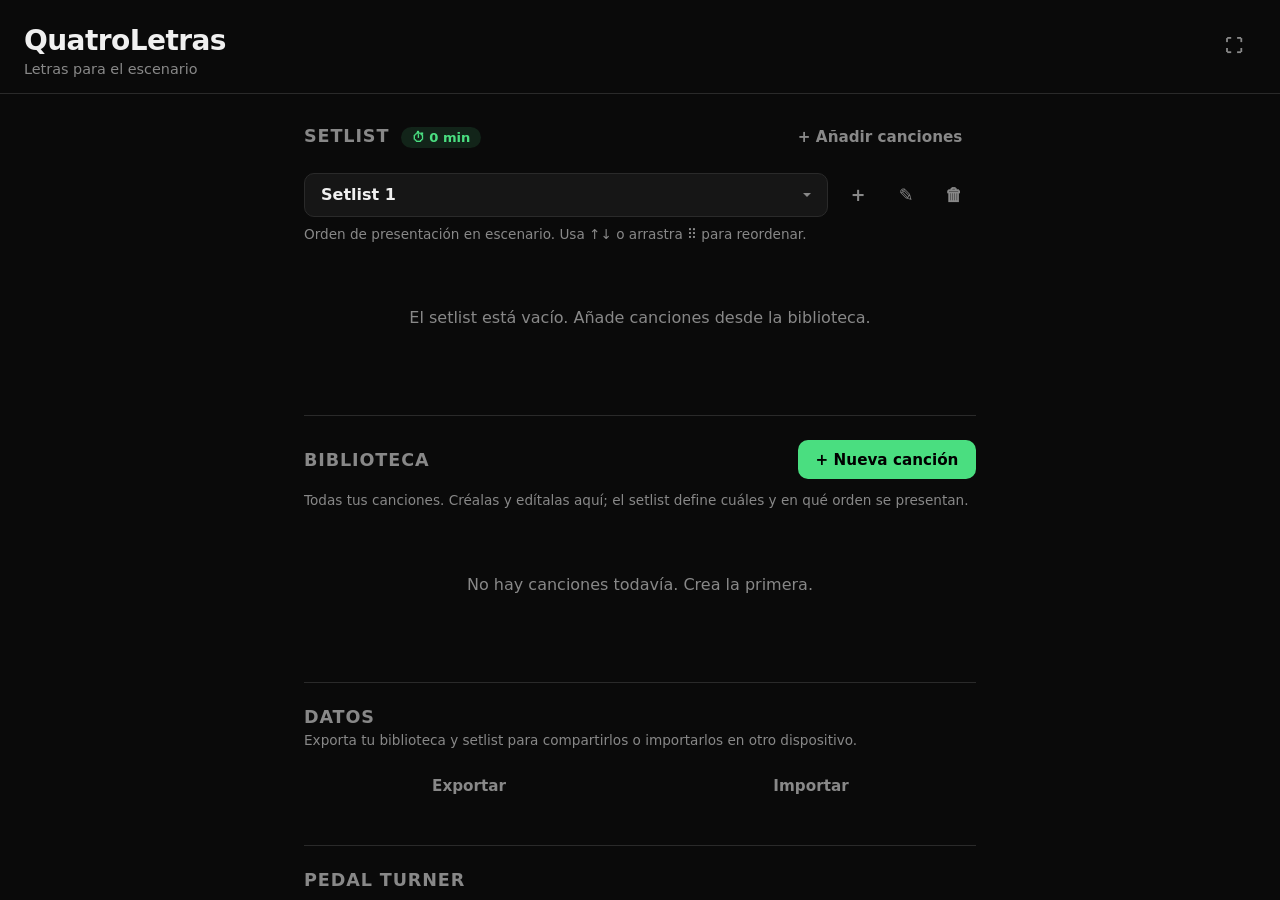
==== commit b483e89d: "Add files via upload - Se agregó artista en el modo creación y se visualiza bajo la canción en modo " ====
--- a/index.html
+++ b/index.html
@@ -27,7 +27,10 @@
     <main class="manage-main">
       <section class="setlist-section">
         <div class="section-header">
-          <h2>Setlist</h2>
+          <div class="section-title-group">
+            <h2>Setlist</h2>
+            <span id="setlist-total-duration" class="setlist-total-duration">⏱ 0 min</span>
+          </div>
           <button id="btn-add-to-setlist" class="btn btn-ghost">+ Añadir canciones</button>
         </div>
         <div class="setlist-selector">
@@ -93,6 +96,37 @@
         <span>Título</span>
         <input type="text" id="song-title" placeholder="Nombre de la canción" autocomplete="off">
       </label>
+      <label class="field">
+        <span>Artista</span>
+        <input type="text" id="song-artist" placeholder="Nombre del artista o grupo" autocomplete="off">
+      </label>
+      <div class="field">
+        <span>Duración aproximada</span>
+        <div class="duration-inputs">
+          <label class="duration-field">
+            <input type="number" id="song-duration-min" min="0" max="999" placeholder="0" class="duration-input">
+            <span class="duration-unit">min</span>
+          </label>
+          <span class="duration-colon">:</span>
+          <label class="duration-field">
+            <input type="number" id="song-duration-sec" min="0" max="59" placeholder="00" class="duration-input">
+            <span class="duration-unit">seg</span>
+          </label>
+        </div>
+      </div>
+      <div class="field">
+        <div class="field-label-row">
+          <span>Energía de la canción</span>
+          <span id="energy-level-display" class="energy-level-display">Sin definir</span>
+        </div>
+        <div id="energy-selector" class="energy-selector" data-energy="0">
+          <button type="button" class="energy-bar" data-level="1" title="Grado 1 - Muy baja (Cian)"></button>
+          <button type="button" class="energy-bar" data-level="2" title="Grado 2 - Baja (Verde)"></button>
+          <button type="button" class="energy-bar" data-level="3" title="Grado 3 - Media (Amarillo)"></button>
+          <button type="button" class="energy-bar" data-level="4" title="Grado 4 - Alta (Naranja)"></button>
+          <button type="button" class="energy-bar" data-level="5" title="Grado 5 - Muy alta (Rojo)"></button>
+        </div>
+      </div>
       <div class="field">
         <span>Archivo de audio (opcional)</span>
         <div class="audio-input-wrapper">
--- a/styles.css
+++ b/styles.css
@@ -86,12 +86,30 @@
   gap: 1rem;
 }
 
+.section-title-group {
+  display: flex;
+  align-items: baseline;
+  gap: 0.75rem;
+  min-width: 0;
+}
+
 .section-header h2 {
   font-size: 1.1rem;
   font-weight: 600;
   color: var(--text-muted);
   text-transform: uppercase;
   letter-spacing: 0.05em;
+}
+
+.setlist-total-duration {
+  font-size: 0.82rem;
+  font-weight: 600;
+  color: var(--accent);
+  background: rgba(74, 222, 128, 0.12);
+  padding: 0.2rem 0.65rem;
+  border-radius: 999px;
+  font-variant-numeric: tabular-nums;
+  white-space: nowrap;
 }
 
 .list-hint {
@@ -246,13 +264,224 @@
   text-overflow: ellipsis;
 }
 
-.song-item-preview {
-  font-size: 0.85rem;
+.song-item-artist {
+  font-size: 0.88rem;
   color: var(--text-muted);
   white-space: nowrap;
   overflow: hidden;
   text-overflow: ellipsis;
   margin-top: 0.2rem;
+}
+
+.song-duration-badge {
+  flex-shrink: 0;
+  font-size: 0.82rem;
+  font-weight: 600;
+  color: var(--text-muted);
+  background: rgba(255, 255, 255, 0.06);
+  border: 1px solid rgba(255, 255, 255, 0.08);
+  border-radius: 8px;
+  padding: 0.25rem 0.55rem;
+  font-variant-numeric: tabular-nums;
+  white-space: nowrap;
+}
+
+.duration-inputs {
+  display: flex;
+  align-items: center;
+  gap: 0.5rem;
+}
+
+.duration-field {
+  display: flex;
+  align-items: center;
+  background: var(--surface);
+  border: 1px solid var(--border);
+  border-radius: 10px;
+  padding: 0.5rem 0.75rem;
+  gap: 0.35rem;
+  flex: 1;
+  max-width: 120px;
+}
+
+.duration-field:focus-within {
+  border-color: var(--accent);
+}
+
+.duration-input {
+  background: transparent !important;
+  border: none !important;
+  padding: 0 !important;
+  font-size: 1.1rem !important;
+  font-weight: 600;
+  color: var(--text);
+  width: 100%;
+  text-align: right;
+  -moz-appearance: textfield;
+}
+
+.duration-input::-webkit-outer-spin-button,
+.duration-input::-webkit-inner-spin-button {
+  -webkit-appearance: none;
+  margin: 0;
+}
+
+.duration-unit {
+  font-size: 0.85rem;
+  color: var(--text-muted);
+  font-weight: 600;
+}
+
+.duration-colon {
+  font-size: 1.2rem;
+  font-weight: 700;
+  color: var(--text-muted);
+}
+
+/* ── Control de Energía de Canción (1 a 5) ── */
+
+.energy-level-display {
+  font-size: 0.85rem;
+  font-weight: 600;
+  color: var(--text-muted);
+}
+
+.energy-selector {
+  display: flex;
+  align-items: center;
+  gap: 0.5rem;
+  background: var(--surface);
+  border: 1px solid var(--border);
+  border-radius: 10px;
+  padding: 0.65rem 1rem;
+}
+
+.energy-bar {
+  flex: 1;
+  height: 36px;
+  background: rgba(255, 255, 255, 0.08);
+  border: 1px solid rgba(255, 255, 255, 0.12);
+  border-radius: 6px;
+  cursor: pointer;
+  transition: background 0.2s, border-color 0.2s, transform 0.15s, box-shadow 0.2s;
+}
+
+.energy-bar:hover {
+  transform: translateY(-2px);
+  border-color: rgba(255, 255, 255, 0.4);
+}
+
+/* Colores uniformes según el nivel seleccionado */
+
+/* Nivel 1: Barra 1 cian */
+.energy-selector[data-energy="1"] .energy-bar[data-level="1"] {
+  background: #38bdf8;
+  border-color: #38bdf8;
+  box-shadow: 0 0 10px rgba(56, 189, 248, 0.4);
+}
+
+/* Nivel 2: Barras 1 y 2 verdes */
+.energy-selector[data-energy="2"] .energy-bar[data-level="1"],
+.energy-selector[data-energy="2"] .energy-bar[data-level="2"] {
+  background: #4ade80;
+  border-color: #4ade80;
+  box-shadow: 0 0 10px rgba(74, 222, 128, 0.4);
+}
+
+/* Nivel 3: Barras 1, 2 y 3 amarillas */
+.energy-selector[data-energy="3"] .energy-bar[data-level="1"],
+.energy-selector[data-energy="3"] .energy-bar[data-level="2"],
+.energy-selector[data-energy="3"] .energy-bar[data-level="3"] {
+  background: #facc15;
+  border-color: #facc15;
+  box-shadow: 0 0 10px rgba(250, 204, 21, 0.4);
+}
+
+/* Nivel 4: Barras 1, 2, 3 y 4 naranjas */
+.energy-selector[data-energy="4"] .energy-bar[data-level="1"],
+.energy-selector[data-energy="4"] .energy-bar[data-level="2"],
+.energy-selector[data-energy="4"] .energy-bar[data-level="3"],
+.energy-selector[data-energy="4"] .energy-bar[data-level="4"] {
+  background: #fb923c;
+  border-color: #fb923c;
+  box-shadow: 0 0 10px rgba(251, 146, 60, 0.4);
+}
+
+/* Nivel 5: Barras 1, 2, 3, 4 y 5 rojas */
+.energy-selector[data-energy="5"] .energy-bar[data-level="1"],
+.energy-selector[data-energy="5"] .energy-bar[data-level="2"],
+.energy-selector[data-energy="5"] .energy-bar[data-level="3"],
+.energy-selector[data-energy="5"] .energy-bar[data-level="4"],
+.energy-selector[data-energy="5"] .energy-bar[data-level="5"] {
+  background: #ef4444;
+  border-color: #ef4444;
+  box-shadow: 0 0 10px rgba(239, 68, 68, 0.4);
+}
+
+/* ── Insignia de Energía en Tarjetas ── */
+
+.song-energy-badge {
+  display: flex;
+  align-items: center;
+  gap: 0.45rem;
+  background: rgba(255, 255, 255, 0.05);
+  border: 1px solid rgba(255, 255, 255, 0.08);
+  border-radius: 8px;
+  padding: 0.25rem 0.55rem;
+  flex-shrink: 0;
+}
+
+.energy-mini-bars {
+  display: flex;
+  align-items: flex-end;
+  gap: 2.5px;
+  height: 14px;
+}
+
+.mini-bar {
+  width: 4px;
+  height: 14px;
+  background: rgba(255, 255, 255, 0.15);
+  border-radius: 2px;
+  transition: background 0.2s;
+}
+
+/* Mini barras activas por el color del nivel seleccionado */
+.energy-mini-bars[data-energy="1"] .level-1 {
+  background: #38bdf8;
+}
+
+.energy-mini-bars[data-energy="2"] .level-1,
+.energy-mini-bars[data-energy="2"] .level-2 {
+  background: #4ade80;
+}
+
+.energy-mini-bars[data-energy="3"] .level-1,
+.energy-mini-bars[data-energy="3"] .level-2,
+.energy-mini-bars[data-energy="3"] .level-3 {
+  background: #facc15;
+}
+
+.energy-mini-bars[data-energy="4"] .level-1,
+.energy-mini-bars[data-energy="4"] .level-2,
+.energy-mini-bars[data-energy="4"] .level-3,
+.energy-mini-bars[data-energy="4"] .level-4 {
+  background: #fb923c;
+}
+
+.energy-mini-bars[data-energy="5"] .level-1,
+.energy-mini-bars[data-energy="5"] .level-2,
+.energy-mini-bars[data-energy="5"] .level-3,
+.energy-mini-bars[data-energy="5"] .level-4,
+.energy-mini-bars[data-energy="5"] .level-5 {
+  background: #ef4444;
+}
+
+.energy-num {
+  font-size: 0.8rem;
+  font-weight: 700;
+  color: var(--text-muted);
+  font-variant-numeric: tabular-nums;
 }
 
 .song-item-actions {
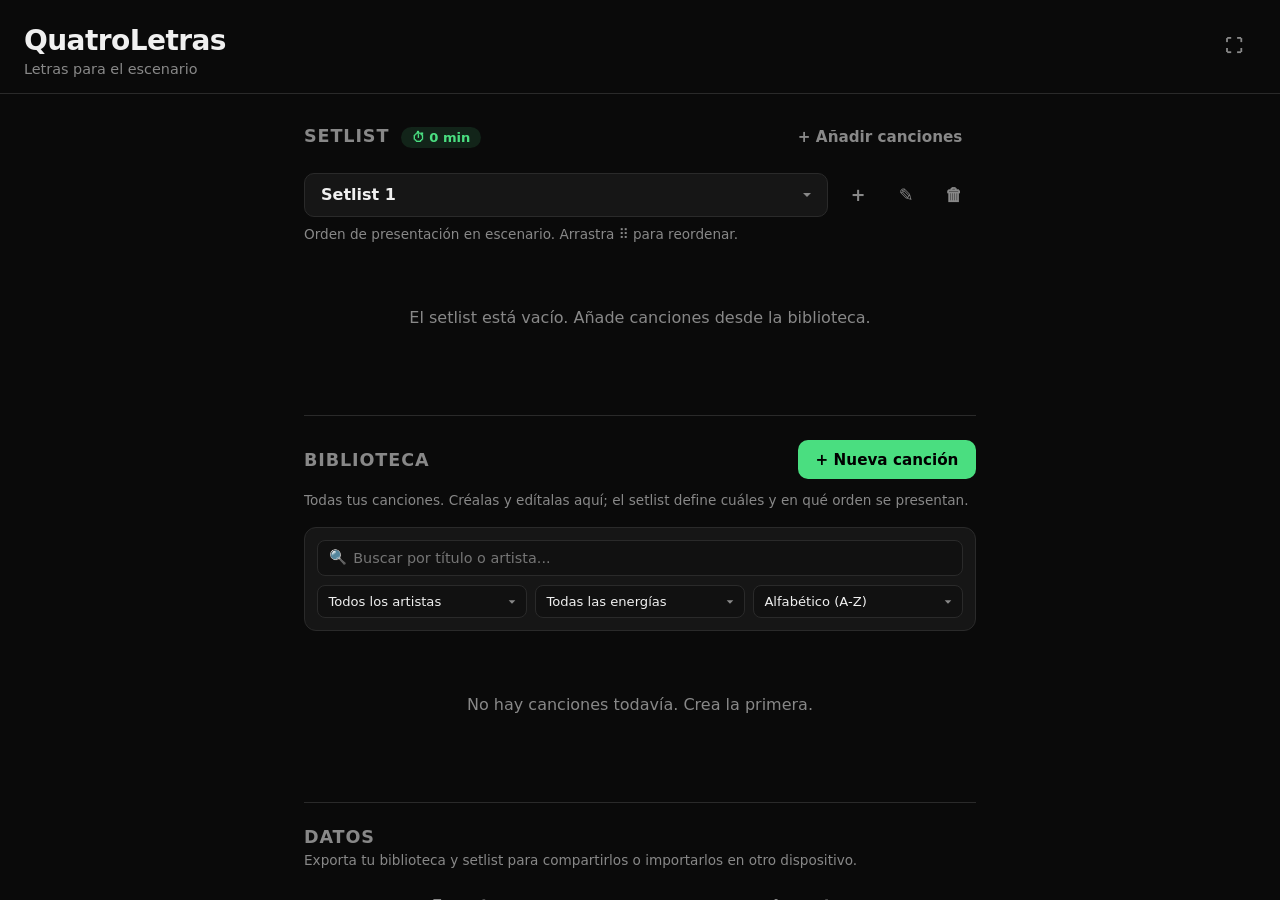
==== commit 6a0d3e99: "Add files via upload - Para "Biblioteca" y "Agregar a setlist", se agregaron filtros por orden, arti" ====
--- a/index.html
+++ b/index.html
@@ -41,7 +41,7 @@
             <button id="btn-delete-setlist" class="btn btn-ghost btn-icon" aria-label="Eliminar setlist" title="Eliminar">🗑</button>
           </div>
         </div>
-        <p class="list-hint">Orden de presentación en escenario. Usa ↑↓ o arrastra ⠿ para reordenar.</p>
+        <p class="list-hint">Orden de presentación en escenario. Arrastra ⠿ para reordenar.</p>
         <div id="setlist-list" class="song-list"></div>
         <p id="setlist-empty" class="empty-state">El setlist está vacío. Añade canciones desde la biblioteca.</p>
       </section>
@@ -52,6 +52,33 @@
           <button id="btn-new-song" class="btn btn-primary">+ Nueva canción</button>
         </div>
         <p class="list-hint">Todas tus canciones. Créalas y edítalas aquí; el setlist define cuáles y en qué orden se presentan.</p>
+        <div class="filter-bar">
+          <div class="filter-input-wrapper">
+            <span class="filter-search-icon">🔍</span>
+            <input type="text" id="library-search-input" class="filter-search-input" placeholder="Buscar por título o artista...">
+          </div>
+          <div class="filter-selects-row">
+            <select id="library-filter-artist" class="filter-select" aria-label="Filtrar por artista">
+              <option value="">Todos los artistas</option>
+            </select>
+            <select id="library-filter-energy" class="filter-select" aria-label="Filtrar por energía">
+              <option value="">Todas las energías</option>
+              <option value="1">⚡ Grado 1 (Muy baja)</option>
+              <option value="2">⚡ Grado 2 (Baja)</option>
+              <option value="3">⚡ Grado 3 (Media)</option>
+              <option value="4">⚡ Grado 4 (Alta)</option>
+              <option value="5">⚡ Grado 5 (Muy alta)</option>
+              <option value="0">Sin definir</option>
+            </select>
+            <select id="library-sort" class="filter-select" aria-label="Ordenar canciones">
+              <option value="title-asc">Alfabético (A-Z)</option>
+              <option value="title-desc">Alfabético (Z-A)</option>
+              <option value="artist-asc">Artista (A-Z)</option>
+              <option value="energy-desc">Energía (Mayor-Menor)</option>
+              <option value="energy-asc">Energía (Menor-Mayor)</option>
+            </select>
+          </div>
+        </div>
         <div id="library-list" class="song-list"></div>
         <p id="library-empty" class="empty-state">No hay canciones todavía. Crea la primera.</p>
       </section>
@@ -221,6 +248,33 @@
         <h2>Añadir al setlist</h2>
         <button id="btn-close-add-setlist" class="btn btn-ghost" aria-label="Cerrar">✕</button>
       </div>
+      <div class="filter-bar filter-bar-modal">
+        <div class="filter-input-wrapper">
+          <span class="filter-search-icon">🔍</span>
+          <input type="text" id="add-setlist-search-input" class="filter-search-input" placeholder="Buscar por título o artista...">
+        </div>
+        <div class="filter-selects-row">
+          <select id="add-setlist-filter-artist" class="filter-select" aria-label="Filtrar por artista">
+            <option value="">Todos los artistas</option>
+          </select>
+          <select id="add-setlist-filter-energy" class="filter-select" aria-label="Filtrar por energía">
+            <option value="">Todas las energías</option>
+            <option value="1">⚡ Grado 1 (Muy baja)</option>
+            <option value="2">⚡ Grado 2 (Baja)</option>
+            <option value="3">⚡ Grado 3 (Media)</option>
+            <option value="4">⚡ Grado 4 (Alta)</option>
+            <option value="5">⚡ Grado 5 (Muy alta)</option>
+            <option value="0">Sin definir</option>
+          </select>
+          <select id="add-setlist-sort" class="filter-select" aria-label="Ordenar canciones">
+            <option value="title-asc">Alfabético (A-Z)</option>
+            <option value="title-desc">Alfabético (Z-A)</option>
+            <option value="artist-asc">Artista (A-Z)</option>
+            <option value="energy-desc">Energía (Mayor-Menor)</option>
+            <option value="energy-asc">Energía (Menor-Mayor)</option>
+          </select>
+        </div>
+      </div>
       <div id="add-setlist-list" class="picker-list"></div>
       <p id="add-setlist-empty" class="empty-state hidden">Todas las canciones ya están en el setlist.</p>
     </div>
--- a/styles.css
+++ b/styles.css
@@ -815,9 +815,7 @@
   justify-content: space-between;
   gap: 1rem;
   padding: calc(0.6rem + var(--safe-top)) 1.25rem 0.6rem;
-  background: rgba(18, 18, 18, 0.92);
-  backdrop-filter: blur(16px);
-  -webkit-backdrop-filter: blur(16px);
+  background: #0a0a0a;
   border-bottom: 1px solid var(--border);
   z-index: 20;
 }
@@ -926,7 +924,7 @@
   min-height: 0;
   overflow-y: auto;
   overflow-x: auto;
-  padding: 1.5rem 2rem calc(2rem + var(--safe-bottom));
+  padding: 2rem 2rem calc(2rem + var(--safe-bottom));
   display: flex;
   flex-direction: column;
   justify-content: flex-start;
@@ -943,6 +941,15 @@
   max-width: 100%;
   width: max-content;
   min-width: 100%;
+  margin: auto 0;
+  display: flex;
+  flex-direction: column;
+  justify-content: center;
+  align-items: center;
+}
+
+.display-content.continuous-mode .lyrics-block {
+  margin: 0 auto;
 }
 
 .lyrics-line {
@@ -964,6 +971,7 @@
   display: none;
   flex-direction: column;
   align-items: center;
+  justify-content: center;
   width: 100%;
 }
 
@@ -1027,6 +1035,109 @@
 
 .section-indicator.visible {
   color: rgba(255, 255, 255, 0.55);
+}
+
+/* ── Barra de Filtros ── */
+
+.filter-bar {
+  display: flex;
+  flex-direction: column;
+  gap: 0.6rem;
+  margin-bottom: 1rem;
+  background: var(--surface);
+  border: 1px solid var(--border);
+  border-radius: 12px;
+  padding: 0.75rem;
+}
+
+.filter-bar-modal {
+  margin: 0;
+  border-left: none;
+  border-right: none;
+  border-radius: 0;
+  border-top: none;
+  background: rgba(255, 255, 255, 0.02);
+}
+
+.filter-input-wrapper {
+  position: relative;
+  display: flex;
+  align-items: center;
+  width: 100%;
+}
+
+.filter-search-icon {
+  position: absolute;
+  left: 0.75rem;
+  font-size: 0.9rem;
+  color: var(--text-muted);
+  pointer-events: none;
+}
+
+.filter-search-input {
+  width: 100%;
+  background: rgba(0, 0, 0, 0.25);
+  border: 1px solid var(--border);
+  border-radius: 8px;
+  color: var(--text);
+  font-size: 0.9rem;
+  font-family: inherit;
+  padding: 0.55rem 0.75rem 0.55rem 2.2rem;
+  transition: border-color 0.15s;
+}
+
+.filter-search-input:focus {
+  outline: none;
+  border-color: var(--accent);
+}
+
+.filter-selects-row {
+  display: grid;
+  grid-template-columns: repeat(auto-fit, minmax(120px, 1fr));
+  gap: 0.5rem;
+  width: 100%;
+}
+
+.filter-select {
+  width: 100%;
+  background: rgba(0, 0, 0, 0.25);
+  border: 1px solid var(--border);
+  border-radius: 8px;
+  color: var(--text);
+  font-size: 0.82rem;
+  font-family: inherit;
+  font-weight: 500;
+  padding: 0.5rem 1.6rem 0.5rem 0.65rem;
+  cursor: pointer;
+  appearance: none;
+  background-image: url("data:image/svg+xml,%3Csvg xmlns='http://www.w3.org/2000/svg' width='10' height='10' viewBox='0 0 12 12'%3E%3Cpath fill='%23888' d='M2 4l4 4 4-4'/%3E%3C/svg%3E");
+  background-repeat: no-repeat;
+  background-position: right 0.55rem center;
+  text-overflow: ellipsis;
+  white-space: nowrap;
+}
+
+.filter-select:focus {
+  outline: none;
+  border-color: var(--accent);
+}
+
+.filter-select option {
+  background: #1a1a1a;
+  color: var(--text);
+}
+
+.add-setlist-item {
+  border: 1px solid var(--border);
+  background: rgba(255, 255, 255, 0.02);
+  margin-bottom: 0.4rem;
+  padding: 0.75rem 1rem;
+}
+
+.add-setlist-item:hover,
+.add-setlist-item:active {
+  background: var(--surface-hover);
+  border-color: var(--accent);
 }
 
 .library-section {
@@ -1348,7 +1459,7 @@
   border-radius: 20px 20px 0 0;
   width: 100%;
   max-width: 600px;
-  max-height: 70dvh;
+  max-height: 82dvh;
   display: flex;
   flex-direction: column;
   animation: slideUp 0.25s ease;
@@ -1376,6 +1487,9 @@
   overflow-y: auto;
   padding: 0.75rem;
   padding-bottom: calc(0.75rem + var(--safe-bottom));
+  display: flex;
+  flex-direction: column;
+  gap: 0.5rem;
 }
 
 .picker-item {
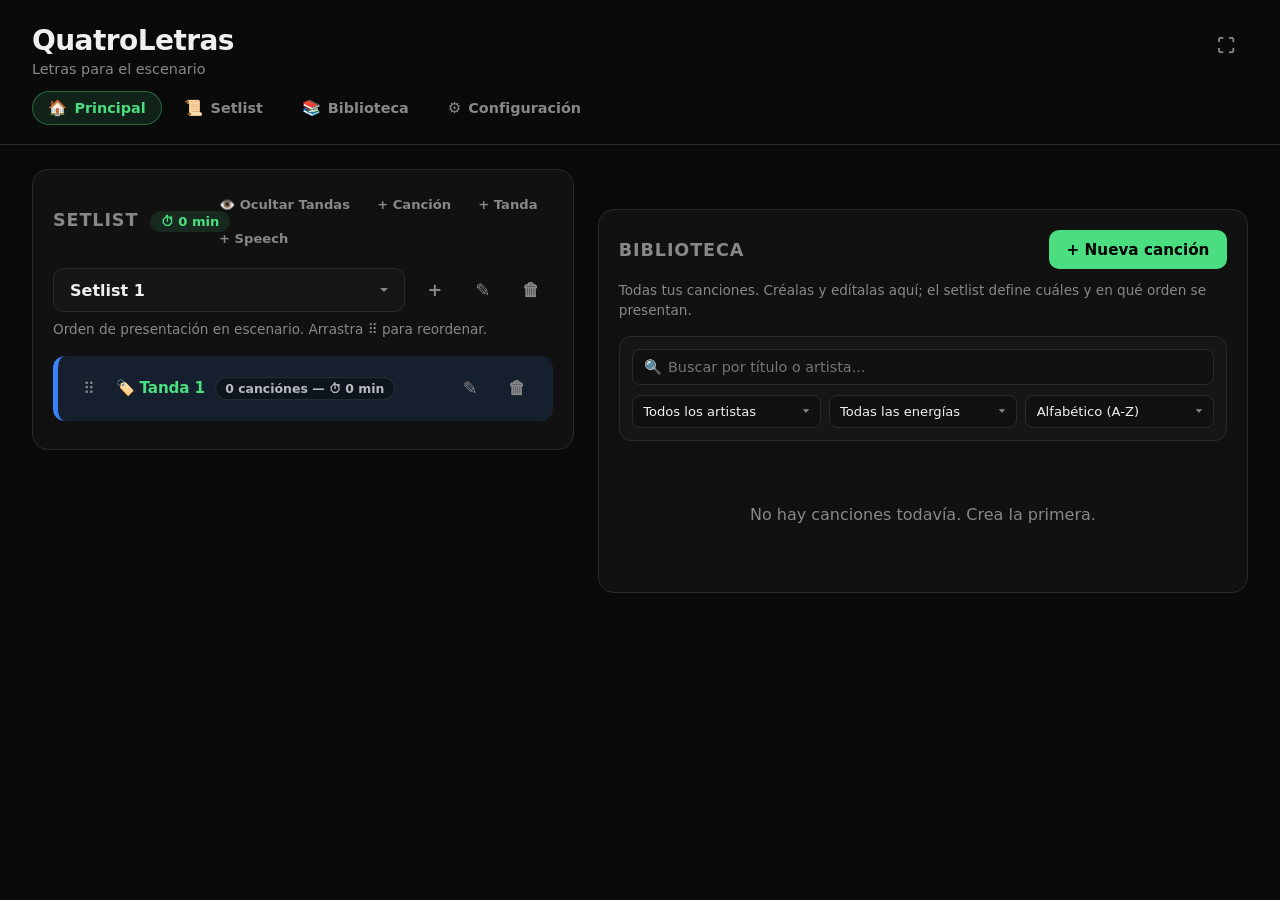
==== commit 77a81b1c: "Add files via upload - Se expandió el nivel de energía desde 5 hasta 7. - Se agregó el concepto de " ====
--- a/index.html
+++ b/index.html
@@ -22,6 +22,20 @@
         </div>
         <button id="btn-manage-fullscreen" class="btn btn-ghost btn-icon" aria-label="Pantalla completa" title="Pantalla completa">⛶</button>
       </div>
+      <nav id="manage-nav-tabs" class="nav-tabs" aria-label="Navegación principal">
+        <button type="button" class="tab-btn active" data-tab="all">
+          <span class="tab-icon">🏠</span> Principal
+        </button>
+        <button type="button" class="tab-btn" data-tab="setlist">
+          <span class="tab-icon">📜</span> Setlist
+        </button>
+        <button type="button" class="tab-btn" data-tab="library">
+          <span class="tab-icon">📚</span> Biblioteca
+        </button>
+        <button type="button" class="tab-btn" data-tab="settings">
+          <span class="tab-icon">⚙️</span> Configuración
+        </button>
+      </nav>
     </header>
 
     <main class="manage-main">
@@ -31,7 +45,12 @@
             <h2>Setlist</h2>
             <span id="setlist-total-duration" class="setlist-total-duration">⏱ 0 min</span>
           </div>
-          <button id="btn-add-to-setlist" class="btn btn-ghost">+ Añadir canciones</button>
+          <div class="setlist-header-actions">
+            <button id="btn-toggle-simple-mode" class="btn btn-ghost" title="Ocultar o mostrar Tandas, Speeches y Gráfico">👁️ Tandas & Speech</button>
+            <button id="btn-add-to-setlist" class="btn btn-ghost" title="Añadir canciones">+ Canción</button>
+            <button id="btn-add-tanda" class="btn btn-ghost" title="Añadir nueva tanda">+ Tanda</button>
+            <button id="btn-add-speech" class="btn btn-ghost" title="Añadir speech o intermedio">+ Speech</button>
+          </div>
         </div>
         <div class="setlist-selector">
           <select id="setlist-dropdown" class="setlist-dropdown" aria-label="Seleccionar setlist"></select>
@@ -42,6 +61,24 @@
           </div>
         </div>
         <p class="list-hint">Orden de presentación en escenario. Arrastra ⠿ para reordenar.</p>
+        <div id="setlist-chart-card" class="setlist-chart-card">
+          <div class="chart-card-header">
+            <div class="chart-card-title">
+              <span class="chart-card-icon">📊</span>
+              <span>Estructura y Energía del Setlist</span>
+            </div>
+            <button type="button" id="btn-toggle-chart" class="btn btn-ghost btn-xs" aria-label="Mostrar u ocultar gráfico">
+              <span id="chart-toggle-text">Ocultar gráfico</span> ▲
+            </button>
+          </div>
+          <div id="setlist-chart-wrapper" class="setlist-chart-wrapper">
+            <div class="chart-svg-container">
+              <svg id="setlist-energy-svg" class="setlist-energy-svg" viewBox="0 0 800 180" preserveAspectRatio="none"></svg>
+              <div id="chart-tooltip" class="chart-tooltip hidden"></div>
+            </div>
+            <div id="setlist-structure-bar" class="setlist-structure-bar"></div>
+          </div>
+        </div>
         <div id="setlist-list" class="song-list"></div>
         <p id="setlist-empty" class="empty-state">El setlist está vacío. Añade canciones desde la biblioteca.</p>
       </section>
@@ -65,9 +102,11 @@
               <option value="">Todas las energías</option>
               <option value="1">⚡ Grado 1 (Muy baja)</option>
               <option value="2">⚡ Grado 2 (Baja)</option>
-              <option value="3">⚡ Grado 3 (Media)</option>
-              <option value="4">⚡ Grado 4 (Alta)</option>
-              <option value="5">⚡ Grado 5 (Muy alta)</option>
+              <option value="3">⚡ Grado 3 (Baja-Media)</option>
+              <option value="4">⚡ Grado 4 (Media)</option>
+              <option value="5">⚡ Grado 5 (Media-Alta)</option>
+              <option value="6">⚡ Grado 6 (Alta)</option>
+              <option value="7">⚡ Grado 7 (Muy alta)</option>
               <option value="0">Sin definir</option>
             </select>
             <select id="library-sort" class="filter-select" aria-label="Ordenar canciones">
@@ -119,60 +158,65 @@
       <button id="btn-save" class="btn btn-primary">Guardar</button>
     </header>
     <main class="edit-main">
-      <label class="field">
-        <span>Título</span>
-        <input type="text" id="song-title" placeholder="Nombre de la canción" autocomplete="off">
-      </label>
-      <label class="field">
-        <span>Artista</span>
-        <input type="text" id="song-artist" placeholder="Nombre del artista o grupo" autocomplete="off">
-      </label>
-      <div class="field">
-        <span>Duración aproximada</span>
-        <div class="duration-inputs">
-          <label class="duration-field">
-            <input type="number" id="song-duration-min" min="0" max="999" placeholder="0" class="duration-input">
-            <span class="duration-unit">min</span>
-          </label>
-          <span class="duration-colon">:</span>
-          <label class="duration-field">
-            <input type="number" id="song-duration-sec" min="0" max="59" placeholder="00" class="duration-input">
-            <span class="duration-unit">seg</span>
-          </label>
-        </div>
-      </div>
-      <div class="field">
-        <div class="field-label-row">
-          <span>Energía de la canción</span>
-          <span id="energy-level-display" class="energy-level-display">Sin definir</span>
-        </div>
-        <div id="energy-selector" class="energy-selector" data-energy="0">
-          <button type="button" class="energy-bar" data-level="1" title="Grado 1 - Muy baja (Cian)"></button>
-          <button type="button" class="energy-bar" data-level="2" title="Grado 2 - Baja (Verde)"></button>
-          <button type="button" class="energy-bar" data-level="3" title="Grado 3 - Media (Amarillo)"></button>
-          <button type="button" class="energy-bar" data-level="4" title="Grado 4 - Alta (Naranja)"></button>
-          <button type="button" class="energy-bar" data-level="5" title="Grado 5 - Muy alta (Rojo)"></button>
-        </div>
-      </div>
-      <div class="field">
-        <span>Archivo de audio (opcional)</span>
-        <div class="audio-input-wrapper">
-          <input type="file" id="song-audio-input" accept="audio/*" class="audio-file-input">
-          <label for="song-audio-input" id="audio-upload-label" class="btn btn-ghost btn-audio-upload">
-            <span class="audio-upload-icon">🎵</span>
-            <span id="audio-upload-text">Seleccionar archivo de audio (MP3, WAV, etc.)</span>
-          </label>
-          <div id="audio-file-info" class="audio-file-info hidden">
-            <div class="audio-file-details">
-              <span class="audio-file-icon">🎧</span>
-              <span id="audio-file-name" class="audio-file-name">audio.mp3</span>
+      <div class="edit-fields-column">
+        <label class="field">
+          <span>Título</span>
+          <input type="text" id="song-title" placeholder="Nombre de la canción" autocomplete="off">
+        </label>
+        <label class="field">
+          <span>Artista</span>
+          <input type="text" id="song-artist" placeholder="Nombre del artista o grupo" autocomplete="off">
+        </label>
+        <div class="field">
+          <span>Duración aproximada</span>
+          <div class="duration-inputs">
+            <label class="duration-field">
+              <input type="number" id="song-duration-min" min="0" max="999" placeholder="0" class="duration-input">
+              <span class="duration-unit">min</span>
+            </label>
+            <span class="duration-colon">:</span>
+            <label class="duration-field">
+              <input type="number" id="song-duration-sec" min="0" max="59" placeholder="00" class="duration-input">
+              <span class="duration-unit">seg</span>
+            </label>
+          </div>
+        </div>
+        <div class="field">
+          <div class="field-label-row">
+            <span>Energía de la canción</span>
+            <span id="energy-level-display" class="energy-level-display">Sin definir</span>
+          </div>
+          <div id="energy-selector" class="energy-selector" data-energy="0">
+            <button type="button" class="energy-bar" data-level="1" title="Grado 1 - Muy baja (Cian)"></button>
+            <button type="button" class="energy-bar" data-level="2" title="Grado 2 - Baja (Verde menta)"></button>
+            <button type="button" class="energy-bar" data-level="3" title="Grado 3 - Baja-Media (Verde lima)"></button>
+            <button type="button" class="energy-bar" data-level="4" title="Grado 4 - Media (Amarillo)"></button>
+            <button type="button" class="energy-bar" data-level="5" title="Grado 5 - Media-Alta (Naranja)"></button>
+            <button type="button" class="energy-bar" data-level="6" title="Grado 6 - Alta (Coral)"></button>
+            <button type="button" class="energy-bar" data-level="7" title="Grado 7 - Muy alta (Rojo)"></button>
+          </div>
+        </div>
+        <div class="field">
+          <span>Archivo de audio (opcional)</span>
+          <div class="audio-input-wrapper">
+            <input type="file" id="song-audio-input" accept="audio/*" class="audio-file-input">
+            <label for="song-audio-input" id="audio-upload-label" class="btn btn-ghost btn-audio-upload">
+              <span class="audio-upload-icon">🎵</span>
+              <span id="audio-upload-text">Seleccionar archivo de audio (MP3, WAV, etc.)</span>
+            </label>
+            <div id="audio-file-info" class="audio-file-info hidden">
+              <div class="audio-file-details">
+                <span class="audio-file-icon">🎧</span>
+                <span id="audio-file-name" class="audio-file-name">audio.mp3</span>
+              </div>
+              <audio id="edit-audio-preview" controls class="edit-audio-preview"></audio>
+              <button type="button" id="btn-remove-audio" class="btn btn-ghost btn-remove-audio" title="Quitar audio">🗑 Quitar audio</button>
             </div>
-            <audio id="edit-audio-preview" controls class="edit-audio-preview"></audio>
-            <button type="button" id="btn-remove-audio" class="btn btn-ghost btn-remove-audio" title="Quitar audio">🗑 Quitar audio</button>
-          </div>
-        </div>
-      </div>
-      <div class="field">
+          </div>
+        </div>
+        <button id="btn-delete" class="btn btn-danger hidden">Eliminar canción</button>
+      </div>
+      <div class="field field-lyrics">
         <div class="field-label-row">
           <span>Letra</span>
           <div class="format-toolbar">
@@ -195,7 +239,6 @@
         </div>
         <div id="song-lyrics" class="song-lyrics-editor" contenteditable="true" data-placeholder="Pega o escribe la letra aquí&#10;&#10;Deja una línea en blanco entre estrofas&#10;(cada estrofa es un paso del pedal)"></div>
       </div>
-      <button id="btn-delete" class="btn btn-danger hidden">Eliminar canción</button>
     </main>
   </div>
 
@@ -261,9 +304,11 @@
             <option value="">Todas las energías</option>
             <option value="1">⚡ Grado 1 (Muy baja)</option>
             <option value="2">⚡ Grado 2 (Baja)</option>
-            <option value="3">⚡ Grado 3 (Media)</option>
-            <option value="4">⚡ Grado 4 (Alta)</option>
-            <option value="5">⚡ Grado 5 (Muy alta)</option>
+            <option value="3">⚡ Grado 3 (Baja-Media)</option>
+            <option value="4">⚡ Grado 4 (Media)</option>
+            <option value="5">⚡ Grado 5 (Media-Alta)</option>
+            <option value="6">⚡ Grado 6 (Alta)</option>
+            <option value="7">⚡ Grado 7 (Muy alta)</option>
             <option value="0">Sin definir</option>
           </select>
           <select id="add-setlist-sort" class="filter-select" aria-label="Ordenar canciones">
@@ -310,6 +355,65 @@
     </div>
   </div>
 
+  <!-- Modal de conflicto al importar -->
+  <div id="import-conflict-overlay" class="overlay hidden">
+    <div class="conflict-panel">
+      <div class="conflict-icon">⚠️</div>
+      <h2>Canción con datos distintos</h2>
+      <p id="conflict-description" class="conflict-description"></p>
+      <div id="conflict-diff-box" class="conflict-diff-box"></div>
+      <div class="conflict-actions">
+        <button type="button" id="btn-conflict-overwrite" class="btn btn-primary conflict-btn">Sobreescribir esta canción</button>
+        <button type="button" id="btn-conflict-keep" class="btn btn-ghost conflict-btn">Mantener datos de biblioteca</button>
+        <button type="button" id="btn-conflict-overwrite-all" class="btn btn-ghost conflict-btn conflict-btn-warning">Sobreescribir todo</button>
+      </div>
+    </div>
+  </div>
+  <!-- Modal de Edición de Speech -->
+  <div id="edit-speech-overlay" class="overlay hidden">
+    <div class="speech-panel">
+      <div class="picker-header">
+        <h2 id="speech-modal-title">🎙️ Speech / Discurso</h2>
+        <button type="button" id="btn-close-speech" class="btn btn-ghost" aria-label="Cerrar">✕</button>
+      </div>
+      <form id="speech-form" class="speech-form">
+        <label class="field">
+          <span>Título / Identificador del Speech</span>
+          <input type="text" id="speech-title-input" placeholder="ej. Palabras de bienvenida, Agradecimientos, Presentación del grupo" required autocomplete="off">
+        </label>
+        <div class="field">
+          <span>Duración estimada</span>
+          <div class="duration-inputs">
+            <label class="duration-field">
+              <input type="number" id="speech-duration-min" min="0" max="999" placeholder="0" class="duration-input">
+              <span class="duration-unit">min</span>
+            </label>
+            <span class="duration-colon">:</span>
+            <label class="duration-field">
+              <input type="number" id="speech-duration-sec" min="0" max="59" placeholder="00" class="duration-input">
+              <span class="duration-unit">seg</span>
+            </label>
+          </div>
+        </div>
+        <label class="field">
+          <span>Ubicación del Speech</span>
+          <select id="speech-placement-select" class="form-select">
+            <option value="in-tanda">🏷️ Pertenece a la Tanda actual (adquiere su color y suma a su tiempo)</option>
+            <option value="standalone">🎙️ Entre Tandas / Independiente (resaltado neutral)</option>
+          </select>
+        </label>
+        <label class="field">
+          <span>Texto o Notas del discurso</span>
+          <textarea id="speech-text-input" class="speech-textarea" rows="6" placeholder="Escribe aquí los puntos principales, saludos o notas para leer en el escenario..."></textarea>
+        </label>
+        <div class="speech-actions">
+          <button type="button" id="btn-cancel-speech" class="btn btn-ghost">Cancelar</button>
+          <button type="submit" id="btn-save-speech" class="btn btn-primary">Guardar Speech</button>
+        </div>
+      </form>
+    </div>
+  </div>
+
   <script src="app.js"></script>
 </body>
 </html>
--- a/styles.css
+++ b/styles.css
@@ -71,6 +71,80 @@
   margin-top: 0.25rem;
 }
 
+/* ── Barra de Pestañas Superior ── */
+
+.nav-tabs {
+  display: flex;
+  align-items: center;
+  gap: 0.4rem;
+  margin-top: 0.85rem;
+  overflow-x: auto;
+  padding-bottom: 0.2rem;
+  -webkit-overflow-scrolling: touch;
+  scrollbar-width: none;
+}
+
+.nav-tabs::-webkit-scrollbar {
+  display: none;
+}
+
+.tab-btn {
+  display: inline-flex;
+  align-items: center;
+  gap: 0.45rem;
+  background: transparent;
+  border: 1px solid transparent;
+  border-radius: 999px;
+  color: var(--text-muted);
+  font-size: 0.9rem;
+  font-weight: 600;
+  padding: 0.45rem 0.95rem;
+  cursor: pointer;
+  white-space: nowrap;
+  transition: all 0.2s cubic-bezier(0.16, 1, 0.3, 1);
+  font-family: inherit;
+  user-select: none;
+}
+
+.tab-btn:hover {
+  color: var(--text);
+  background: var(--surface);
+}
+
+.tab-btn.active {
+  background: rgba(74, 222, 128, 0.12);
+  border-color: rgba(74, 222, 128, 0.35);
+  color: var(--accent);
+}
+
+.tab-icon {
+  font-size: 0.95rem;
+}
+
+/* ── Filtrado de Secciones por Pestañas ── */
+
+.manage-main[data-tab="all"] .data-section,
+.manage-main[data-tab="all"] .pedal-settings {
+  display: none !important;
+}
+
+.manage-main[data-tab="setlist"] .library-section,
+.manage-main[data-tab="setlist"] .data-section,
+.manage-main[data-tab="setlist"] .pedal-settings {
+  display: none !important;
+}
+
+.manage-main[data-tab="library"] .setlist-section,
+.manage-main[data-tab="library"] .data-section,
+.manage-main[data-tab="library"] .pedal-settings {
+  display: none !important;
+}
+
+.manage-main[data-tab="settings"] .setlist-section,
+.manage-main[data-tab="settings"] .library-section {
+  display: none !important;
+}
+
 .manage-main {
   flex: 1;
   overflow-y: auto;
@@ -380,39 +454,64 @@
   box-shadow: 0 0 10px rgba(56, 189, 248, 0.4);
 }
 
-/* Nivel 2: Barras 1 y 2 verdes */
+/* Nivel 2: Barras 1 y 2 verde menta */
 .energy-selector[data-energy="2"] .energy-bar[data-level="1"],
 .energy-selector[data-energy="2"] .energy-bar[data-level="2"] {
+  background: #34d399;
+  border-color: #34d399;
+  box-shadow: 0 0 10px rgba(52, 211, 153, 0.4);
+}
+
+/* Nivel 3: Barras 1, 2 y 3 verde lima */
+.energy-selector[data-energy="3"] .energy-bar[data-level="1"],
+.energy-selector[data-energy="3"] .energy-bar[data-level="2"],
+.energy-selector[data-energy="3"] .energy-bar[data-level="3"] {
   background: #4ade80;
   border-color: #4ade80;
   box-shadow: 0 0 10px rgba(74, 222, 128, 0.4);
 }
 
-/* Nivel 3: Barras 1, 2 y 3 amarillas */
-.energy-selector[data-energy="3"] .energy-bar[data-level="1"],
-.energy-selector[data-energy="3"] .energy-bar[data-level="2"],
-.energy-selector[data-energy="3"] .energy-bar[data-level="3"] {
-  background: #facc15;
-  border-color: #facc15;
-  box-shadow: 0 0 10px rgba(250, 204, 21, 0.4);
-}
-
-/* Nivel 4: Barras 1, 2, 3 y 4 naranjas */
+/* Nivel 4: Barras 1 a 4 amarillas */
 .energy-selector[data-energy="4"] .energy-bar[data-level="1"],
 .energy-selector[data-energy="4"] .energy-bar[data-level="2"],
 .energy-selector[data-energy="4"] .energy-bar[data-level="3"],
 .energy-selector[data-energy="4"] .energy-bar[data-level="4"] {
-  background: #fb923c;
-  border-color: #fb923c;
-  box-shadow: 0 0 10px rgba(251, 146, 60, 0.4);
-}
-
-/* Nivel 5: Barras 1, 2, 3, 4 y 5 rojas */
+  background: #facc15;
+  border-color: #facc15;
+  box-shadow: 0 0 10px rgba(250, 204, 21, 0.4);
+}
+
+/* Nivel 5: Barras 1 a 5 naranjas */
 .energy-selector[data-energy="5"] .energy-bar[data-level="1"],
 .energy-selector[data-energy="5"] .energy-bar[data-level="2"],
 .energy-selector[data-energy="5"] .energy-bar[data-level="3"],
 .energy-selector[data-energy="5"] .energy-bar[data-level="4"],
 .energy-selector[data-energy="5"] .energy-bar[data-level="5"] {
+  background: #fb923c;
+  border-color: #fb923c;
+  box-shadow: 0 0 10px rgba(251, 146, 60, 0.4);
+}
+
+/* Nivel 6: Barras 1 a 6 coral/rojo claro */
+.energy-selector[data-energy="6"] .energy-bar[data-level="1"],
+.energy-selector[data-energy="6"] .energy-bar[data-level="2"],
+.energy-selector[data-energy="6"] .energy-bar[data-level="3"],
+.energy-selector[data-energy="6"] .energy-bar[data-level="4"],
+.energy-selector[data-energy="6"] .energy-bar[data-level="5"],
+.energy-selector[data-energy="6"] .energy-bar[data-level="6"] {
+  background: #f87171;
+  border-color: #f87171;
+  box-shadow: 0 0 10px rgba(248, 113, 113, 0.4);
+}
+
+/* Nivel 7: Barras 1 a 7 rojas */
+.energy-selector[data-energy="7"] .energy-bar[data-level="1"],
+.energy-selector[data-energy="7"] .energy-bar[data-level="2"],
+.energy-selector[data-energy="7"] .energy-bar[data-level="3"],
+.energy-selector[data-energy="7"] .energy-bar[data-level="4"],
+.energy-selector[data-energy="7"] .energy-bar[data-level="5"],
+.energy-selector[data-energy="7"] .energy-bar[data-level="6"],
+.energy-selector[data-energy="7"] .energy-bar[data-level="7"] {
   background: #ef4444;
   border-color: #ef4444;
   box-shadow: 0 0 10px rgba(239, 68, 68, 0.4);
@@ -434,12 +533,12 @@
 .energy-mini-bars {
   display: flex;
   align-items: flex-end;
-  gap: 2.5px;
+  gap: 2px;
   height: 14px;
 }
 
 .mini-bar {
-  width: 4px;
+  width: 3.5px;
   height: 14px;
   background: rgba(255, 255, 255, 0.15);
   border-radius: 2px;
@@ -453,20 +552,20 @@
 
 .energy-mini-bars[data-energy="2"] .level-1,
 .energy-mini-bars[data-energy="2"] .level-2 {
-  background: #4ade80;
+  background: #34d399;
 }
 
 .energy-mini-bars[data-energy="3"] .level-1,
 .energy-mini-bars[data-energy="3"] .level-2,
 .energy-mini-bars[data-energy="3"] .level-3 {
-  background: #facc15;
+  background: #4ade80;
 }
 
 .energy-mini-bars[data-energy="4"] .level-1,
 .energy-mini-bars[data-energy="4"] .level-2,
 .energy-mini-bars[data-energy="4"] .level-3,
 .energy-mini-bars[data-energy="4"] .level-4 {
-  background: #fb923c;
+  background: #facc15;
 }
 
 .energy-mini-bars[data-energy="5"] .level-1,
@@ -474,6 +573,25 @@
 .energy-mini-bars[data-energy="5"] .level-3,
 .energy-mini-bars[data-energy="5"] .level-4,
 .energy-mini-bars[data-energy="5"] .level-5 {
+  background: #fb923c;
+}
+
+.energy-mini-bars[data-energy="6"] .level-1,
+.energy-mini-bars[data-energy="6"] .level-2,
+.energy-mini-bars[data-energy="6"] .level-3,
+.energy-mini-bars[data-energy="6"] .level-4,
+.energy-mini-bars[data-energy="6"] .level-5,
+.energy-mini-bars[data-energy="6"] .level-6 {
+  background: #f87171;
+}
+
+.energy-mini-bars[data-energy="7"] .level-1,
+.energy-mini-bars[data-energy="7"] .level-2,
+.energy-mini-bars[data-energy="7"] .level-3,
+.energy-mini-bars[data-energy="7"] .level-4,
+.energy-mini-bars[data-energy="7"] .level-5,
+.energy-mini-bars[data-energy="7"] .level-6,
+.energy-mini-bars[data-energy="7"] .level-7 {
   background: #ef4444;
 }
 
@@ -1616,14 +1734,211 @@
   letter-spacing: 0.05em;
 }
 
-/* ── Responsive tablet ── */
-
-@media (min-width: 768px) {
+/* ── Panel de Conflicto Importar ── */
+
+.conflict-panel {
+  background: #18181b;
+  border: 1px solid rgba(245, 158, 11, 0.4);
+  border-radius: 20px;
+  width: 92%;
+  max-width: 520px;
+  padding: 1.75rem 1.5rem;
+  display: flex;
+  flex-direction: column;
+  align-items: center;
+  text-align: center;
+  gap: 1rem;
+  box-shadow: 0 20px 50px rgba(0, 0, 0, 0.8), 0 0 30px rgba(245, 158, 11, 0.15);
+  animation: popIn 0.25s cubic-bezier(0.16, 1, 0.3, 1);
+  margin: auto;
+}
+
+.conflict-icon {
+  font-size: 2rem;
+  background: rgba(245, 158, 11, 0.15);
+  width: 56px;
+  height: 56px;
+  border-radius: 50%;
+  display: flex;
+  align-items: center;
+  justify-content: center;
+  color: #f59e0b;
+}
+
+.conflict-description {
+  font-size: 0.95rem;
+  color: var(--text-muted);
+  line-height: 1.5;
+}
+
+.conflict-diff-box {
+  width: 100%;
+  background: rgba(0, 0, 0, 0.35);
+  border: 1px solid var(--border);
+  border-radius: 12px;
+  padding: 0.85rem 1rem;
+  text-align: left;
+  font-size: 0.85rem;
+  max-height: 180px;
+  overflow-y: auto;
+  display: flex;
+  flex-direction: column;
+  gap: 0.6rem;
+}
+
+.conflict-diff-item {
+  display: flex;
+  flex-direction: column;
+  gap: 0.2rem;
+  padding-bottom: 0.5rem;
+  border-bottom: 1px dashed rgba(255, 255, 255, 0.08);
+}
+
+.conflict-diff-item:last-child {
+  border-bottom: none;
+  padding-bottom: 0;
+}
+
+.conflict-field-name {
+  font-weight: 700;
+  color: #f59e0b;
+  text-transform: uppercase;
+  font-size: 0.725rem;
+  letter-spacing: 0.05em;
+}
+
+.conflict-val-old {
+  color: #ef4444;
+  text-decoration: line-through;
+  opacity: 0.85;
+}
+
+.conflict-val-new {
+  color: #4ade80;
+  font-weight: 600;
+}
+
+.conflict-actions {
+  display: flex;
+  flex-direction: column;
+  gap: 0.6rem;
+  width: 100%;
+  margin-top: 0.5rem;
+}
+
+.conflict-btn {
+  width: 100%;
+  padding: 0.75rem 1rem;
+  border-radius: 12px;
+  font-size: 0.95rem;
+  font-weight: 600;
+}
+
+.conflict-btn-warning {
+  color: #f59e0b;
+  border: 1px solid rgba(245, 158, 11, 0.3);
+}
+
+.conflict-btn-warning:hover {
+  background: rgba(245, 158, 11, 0.15);
+}
+
+
+/* ── Responsivo Tablet / Modo PC (DeX) / Pantalla Ancha / Horizontal ── */
+
+@media (min-width: 768px), (orientation: landscape) and (min-width: 600px) {
   .manage-main,
   .edit-main {
-    max-width: 720px;
-    margin: 0 auto;
+    max-width: 100%;
     width: 100%;
+    margin: 0;
+    padding: 1.5rem 2rem;
+  }
+
+  .manage-header,
+  .edit-header {
+    padding-left: 2rem;
+    padding-right: 2rem;
+  }
+
+  /* Vista de gestión: Diseño responsivo según la pestaña activa */
+  .manage-main {
+    display: grid;
+    grid-template-columns: minmax(320px, 1fr) minmax(380px, 1.2fr);
+    grid-template-areas: "setlist library";
+    gap: 1.5rem;
+    align-items: start;
+  }
+
+  .manage-main[data-tab="setlist"],
+  .manage-main[data-tab="library"] {
+    display: flex;
+    flex-direction: column;
+  }
+
+  .manage-main[data-tab="setlist"] .setlist-section,
+  .manage-main[data-tab="library"] .library-section {
+    width: 100%;
+    grid-area: auto;
+  }
+
+  .manage-main[data-tab="settings"] {
+    display: grid;
+    grid-template-columns: 1fr 1fr;
+    grid-template-areas: "data pedal";
+  }
+
+  .setlist-section { grid-area: setlist; }
+  .library-section { grid-area: library; }
+  .data-section { grid-area: data; }
+  .pedal-settings { grid-area: pedal; }
+
+  .setlist-section,
+  .library-section,
+  .data-section,
+  .pedal-settings {
+    background: rgba(22, 22, 22, 0.6);
+    border: 1px solid var(--border);
+    border-radius: 16px;
+    padding: 1.25rem;
+  }
+
+  /* Vista de edición: Metadatos a la izquierda y Editor de letras a la derecha */
+  .edit-main {
+    display: grid;
+    grid-template-columns: minmax(300px, 1fr) minmax(400px, 1.4fr);
+    gap: 1.5rem;
+    align-items: start;
+  }
+
+  .edit-fields-column {
+    display: flex;
+    flex-direction: column;
+    gap: 1.25rem;
+    background: rgba(22, 22, 22, 0.6);
+    border: 1px solid var(--border);
+    border-radius: 16px;
+    padding: 1.25rem;
+  }
+
+  .field-lyrics {
+    display: flex;
+    flex-direction: column;
+    background: rgba(22, 22, 22, 0.6);
+    border: 1px solid var(--border);
+    border-radius: 16px;
+    padding: 1.25rem;
+    height: 100%;
+  }
+
+  .song-lyrics-editor {
+    min-height: 420px;
+    flex: 1;
+  }
+
+  /* Modales más amplios */
+  .picker-panel {
+    max-width: 800px;
   }
 
   .song-item:hover {
@@ -1635,3 +1950,541 @@
     background: var(--accent-hover);
   }
 }
+
+/* ── Acciones de Cabecera de Setlist ── */
+.setlist-header-actions {
+  display: flex;
+  align-items: center;
+  gap: 0.4rem;
+  flex-wrap: wrap;
+}
+
+.setlist-header-actions .btn {
+  white-space: nowrap;
+  font-size: 0.82rem;
+  padding: 0.4rem 0.65rem;
+  flex-shrink: 0;
+}
+
+/* ── Ajustes Móvil (Pantallas pequeñas < 600px) ── */
+@media (max-width: 600px) {
+  .section-header {
+    flex-direction: column;
+    align-items: flex-start;
+    gap: 0.65rem;
+  }
+
+  .section-title-group {
+    width: 100%;
+    justify-content: space-between;
+  }
+
+  .setlist-header-actions {
+    display: grid;
+    grid-template-columns: repeat(2, 1fr);
+    gap: 0.4rem;
+    width: 100%;
+  }
+
+  .setlist-header-actions .btn {
+    width: 100%;
+    justify-content: center;
+    text-align: center;
+    padding: 0.5rem 0.35rem;
+    font-size: 0.8rem;
+    box-sizing: border-box;
+  }
+}
+
+/* ── Estilos y Temas de Color de Tandas ── */
+.tanda-color-1 {
+  background: rgba(59, 130, 246, 0.12) !important;
+  border-left: 5px solid #3b82f6 !important;
+}
+.tanda-color-2 {
+  background: rgba(168, 85, 247, 0.12) !important;
+  border-left: 5px solid #a855f7 !important;
+}
+.tanda-color-3 {
+  background: rgba(16, 185, 129, 0.12) !important;
+  border-left: 5px solid #10b981 !important;
+}
+.tanda-color-4 {
+  background: rgba(245, 158, 11, 0.12) !important;
+  border-left: 5px solid #f59e0b !important;
+}
+.tanda-color-5 {
+  background: rgba(244, 63, 94, 0.12) !important;
+  border-left: 5px solid #f43f5e !important;
+}
+.tanda-color-6 {
+  background: rgba(99, 102, 241, 0.12) !important;
+  border-left: 5px solid #6366f1 !important;
+}
+.tanda-color-7 {
+  background: rgba(20, 184, 166, 0.12) !important;
+  border-left: 5px solid #14b8a6 !important;
+}
+
+.tanda-pill-badge {
+  display: inline-flex;
+  align-items: center;
+  gap: 0.25rem;
+  font-size: 0.72rem;
+  font-weight: 700;
+  padding: 0.15rem 0.5rem;
+  border-radius: 999px;
+  background: rgba(255, 255, 255, 0.12);
+  color: rgba(255, 255, 255, 0.95);
+  border: 1px solid rgba(255, 255, 255, 0.18);
+  white-space: nowrap;
+  letter-spacing: -0.01em;
+}
+
+.tanda-divider {
+  display: flex;
+  align-items: center;
+  justify-content: space-between;
+  gap: 0.75rem;
+  border-radius: 12px;
+  padding: 0.65rem 0.85rem;
+  margin: 0.85rem 0 0.5rem 0;
+  user-select: none;
+  transition: border-color 0.2s, background 0.2s;
+  cursor: grab;
+}
+
+.tanda-divider:first-child {
+  margin-top: 0;
+}
+
+.tanda-divider.drag-over {
+  border-color: var(--accent);
+  background: rgba(74, 222, 128, 0.18);
+}
+
+.tanda-divider.dragging {
+  opacity: 0.4;
+}
+
+.tanda-info {
+  display: flex;
+  align-items: center;
+  gap: 0.6rem;
+  flex: 1;
+  min-width: 0;
+}
+
+.tanda-title {
+  font-size: 0.95rem;
+  font-weight: 700;
+  color: var(--accent);
+  letter-spacing: -0.01em;
+  white-space: nowrap;
+  overflow: hidden;
+  text-overflow: ellipsis;
+}
+
+.tanda-badge {
+  font-size: 0.78rem;
+  font-weight: 600;
+  color: rgba(255, 255, 255, 0.7);
+  background: rgba(0, 0, 0, 0.35);
+  border: 1px solid rgba(255, 255, 255, 0.1);
+  border-radius: 999px;
+  padding: 0.2rem 0.6rem;
+  font-variant-numeric: tabular-nums;
+  white-space: nowrap;
+}
+
+.tanda-actions {
+  display: flex;
+  align-items: center;
+  gap: 0.2rem;
+  flex-shrink: 0;
+}
+
+.speech-item {
+  display: flex;
+  align-items: center;
+  gap: 0.75rem;
+  background: rgba(168, 85, 247, 0.08);
+  border: 1px solid rgba(168, 85, 247, 0.25);
+  border-radius: 12px;
+  padding: 0.75rem 0.85rem;
+  margin-bottom: 0.5rem;
+  user-select: none;
+  transition: border-color 0.2s, background 0.2s;
+  cursor: grab;
+}
+
+.speech-item.speech-standalone {
+  background: rgba(168, 85, 247, 0.16) !important;
+  border-left: 5px solid #c084fc !important;
+  border-top: 1px dashed rgba(192, 132, 252, 0.4) !important;
+  border-bottom: 1px dashed rgba(192, 132, 252, 0.4) !important;
+  border-right: 1px dashed rgba(192, 132, 252, 0.4) !important;
+  margin-top: 0.5rem;
+  margin-bottom: 0.75rem;
+}
+
+.speech-placement-badge {
+  display: inline-flex;
+  align-items: center;
+  gap: 0.25rem;
+  font-size: 0.72rem;
+  font-weight: 700;
+  padding: 0.15rem 0.5rem;
+  border-radius: 999px;
+  background: rgba(168, 85, 247, 0.22);
+  color: #e9d5ff;
+  border: 1px solid rgba(192, 132, 252, 0.35);
+  white-space: nowrap;
+  letter-spacing: -0.01em;
+  cursor: pointer;
+}
+
+.speech-item.drag-over {
+  border-color: #c084fc;
+  background: rgba(168, 85, 247, 0.2);
+}
+
+.speech-item.dragging {
+  opacity: 0.4;
+}
+
+.speech-icon-badge {
+  font-size: 1.1rem;
+  color: #c084fc;
+  display: flex;
+  align-items: center;
+  justify-content: center;
+  width: 32px;
+  height: 32px;
+  background: rgba(168, 85, 247, 0.15);
+  border-radius: 8px;
+  flex-shrink: 0;
+}
+
+.speech-info {
+  flex: 1;
+  min-width: 0;
+}
+
+.speech-title {
+  font-size: 0.95rem;
+  font-weight: 700;
+  color: #e9d5ff;
+  white-space: nowrap;
+  overflow: hidden;
+  text-overflow: ellipsis;
+}
+
+.speech-preview {
+  font-size: 0.8rem;
+  color: var(--text-muted);
+  white-space: nowrap;
+  overflow: hidden;
+  text-overflow: ellipsis;
+  margin-top: 0.15rem;
+}
+
+.speech-duration-badge {
+  font-size: 0.8rem;
+  font-weight: 600;
+  color: #c084fc;
+  background: rgba(168, 85, 247, 0.12);
+  border: 1px solid rgba(168, 85, 247, 0.2);
+  border-radius: 8px;
+  padding: 0.25rem 0.55rem;
+  font-variant-numeric: tabular-nums;
+  flex-shrink: 0;
+  white-space: nowrap;
+}
+
+/* ── Modal de Speech ── */
+.speech-panel {
+  background: var(--surface);
+  border: 1px solid var(--border);
+  border-radius: 20px;
+  padding: 1.5rem;
+  width: 100%;
+  max-width: 520px;
+  box-shadow: 0 20px 40px rgba(0, 0, 0, 0.5);
+  display: flex;
+  flex-direction: column;
+  gap: 1.25rem;
+}
+
+.speech-form {
+  display: flex;
+  flex-direction: column;
+  gap: 1.1rem;
+}
+
+.speech-textarea {
+  width: 100%;
+  background: var(--bg);
+  border: 1px solid var(--border);
+  border-radius: 10px;
+  color: var(--text);
+  padding: 0.75rem 0.9rem;
+  font-family: inherit;
+  font-size: 0.95rem;
+  resize: vertical;
+  line-height: 1.5;
+}
+
+.speech-textarea:focus {
+  outline: none;
+  border-color: #c084fc;
+  box-shadow: 0 0 10px rgba(192, 132, 252, 0.2);
+}
+
+.speech-actions {
+  display: flex;
+  align-items: center;
+  justify-content: flex-end;
+  gap: 0.75rem;
+  margin-top: 0.5rem;
+}
+
+/* ── Diapositiva de Speech en Escenario ── */
+.speech-slide {
+  display: none;
+  flex-direction: column;
+  align-items: center;
+  justify-content: center;
+  width: 100%;
+  max-width: 800px;
+  margin: 0 auto;
+  gap: 1.5rem;
+  padding: 2rem 1.5rem;
+  text-align: center;
+}
+
+.speech-slide.active {
+  display: flex;
+}
+
+.speech-slide-header {
+  display: inline-flex;
+  align-items: center;
+  gap: 0.5rem;
+  background: rgba(168, 85, 247, 0.15);
+  border: 1px solid rgba(168, 85, 247, 0.3);
+  border-radius: 999px;
+  padding: 0.4rem 1rem;
+  color: #c084fc;
+  font-size: 0.85rem;
+  font-weight: 700;
+  letter-spacing: 0.05em;
+  text-transform: uppercase;
+}
+
+.speech-slide-title {
+  font-size: clamp(1.8rem, 5vw, 3.2rem);
+  font-weight: 700;
+  color: #fff;
+  line-height: 1.25;
+  letter-spacing: -0.02em;
+}
+
+.speech-slide-duration {
+  font-size: clamp(1rem, 2.5vw, 1.3rem);
+  font-weight: 600;
+  color: #c084fc;
+  font-variant-numeric: tabular-nums;
+}
+
+.speech-slide-text {
+  font-size: clamp(1.15rem, 3.2vw, 1.8rem);
+  font-weight: 500;
+  line-height: 1.65;
+  color: rgba(255, 255, 255, 0.9);
+  background: rgba(255, 255, 255, 0.03);
+  border: 1px solid rgba(255, 255, 255, 0.06);
+  border-radius: 16px;
+  padding: 1.5rem 2rem;
+  width: 100%;
+  white-space: pre-wrap;
+  text-align: left;
+}
+
+/* ── Gráfico de Estructura y Energía del Setlist ── */
+.setlist-chart-card {
+  background: rgba(18, 18, 18, 0.7);
+  border: 1px solid var(--border);
+  border-radius: 16px;
+  padding: 1rem;
+  margin: 0.75rem 0 1.25rem 0;
+  box-shadow: 0 8px 24px rgba(0, 0, 0, 0.3);
+  transition: all 0.3s ease;
+}
+
+.chart-card-header {
+  display: flex;
+  align-items: center;
+  justify-content: space-between;
+  gap: 0.5rem;
+}
+
+.chart-card-title {
+  display: flex;
+  align-items: center;
+  gap: 0.5rem;
+  font-size: 0.95rem;
+  font-weight: 700;
+  color: var(--text);
+}
+
+.chart-card-icon {
+  font-size: 1.1rem;
+}
+
+.btn-xs {
+  font-size: 0.78rem;
+  padding: 0.2rem 0.6rem;
+  border-radius: 8px;
+}
+
+.setlist-chart-wrapper {
+  display: flex;
+  flex-direction: column;
+  gap: 0.75rem;
+  margin-top: 0.75rem;
+  transition: max-height 0.3s ease, opacity 0.3s ease;
+  overflow: hidden;
+}
+
+.setlist-chart-wrapper.collapsed {
+  display: none;
+}
+
+.chart-svg-container {
+  position: relative;
+  width: 100%;
+  height: 180px;
+  background: rgba(10, 10, 10, 0.6);
+  border-radius: 12px;
+  border: 1px solid rgba(255, 255, 255, 0.08);
+  padding: 0.5rem;
+  box-sizing: border-box;
+}
+
+.setlist-energy-svg {
+  width: 100%;
+  height: 100%;
+  overflow: visible;
+}
+
+.chart-grid-line {
+  stroke: rgba(255, 255, 255, 0.08);
+  stroke-dasharray: 4, 4;
+}
+
+.chart-grid-label {
+  fill: rgba(255, 255, 255, 0.45);
+  font-size: 10px;
+  font-family: inherit;
+  font-weight: 600;
+}
+
+.chart-area-fill {
+  fill: url(#energy-gradient);
+  opacity: 0.35;
+}
+
+.chart-energy-line {
+  fill: none;
+  stroke: url(#line-gradient);
+  stroke-width: 3.5;
+  stroke-linecap: round;
+  stroke-linejoin: round;
+  filter: drop-shadow(0 0 6px rgba(59, 130, 246, 0.5));
+}
+
+.chart-point {
+  cursor: pointer;
+  transition: r 0.2s, filter 0.2s;
+}
+
+.chart-point:hover {
+  r: 8.5;
+  filter: drop-shadow(0 0 10px #ffffff);
+}
+
+.chart-tooltip {
+  position: absolute;
+  top: 10px;
+  right: 10px;
+  background: rgba(20, 20, 20, 0.95);
+  border: 1px solid rgba(255, 255, 255, 0.2);
+  border-radius: 10px;
+  padding: 0.5rem 0.75rem;
+  font-size: 0.8rem;
+  color: #fff;
+  pointer-events: none;
+  box-shadow: 0 10px 25px rgba(0, 0, 0, 0.6);
+  z-index: 10;
+  max-width: 240px;
+  backdrop-filter: blur(8px);
+  line-height: 1.4;
+}
+
+/* Barra de Estructura de Tandas y Speeches */
+.setlist-structure-bar {
+  display: flex;
+  width: 100%;
+  height: 32px;
+  border-radius: 10px;
+  overflow: hidden;
+  border: 1px solid rgba(255, 255, 255, 0.12);
+  background: rgba(0, 0, 0, 0.4);
+}
+
+.structure-block {
+  display: flex;
+  align-items: center;
+  justify-content: center;
+  height: 100%;
+  padding: 0 0.4rem;
+  font-size: 0.75rem;
+  font-weight: 700;
+  color: #fff;
+  white-space: nowrap;
+  overflow: hidden;
+  text-overflow: ellipsis;
+  cursor: pointer;
+  transition: opacity 0.2s, filter 0.2s;
+  border-right: 1px solid rgba(0, 0, 0, 0.3);
+  box-sizing: border-box;
+}
+
+.structure-block:last-child {
+  border-right: none;
+}
+
+.structure-block:hover {
+  opacity: 0.9;
+  filter: brightness(1.25);
+}
+
+/* ── Modo Vista Simple (Ocultar Tandas, Speeches y Gráfico) ── */
+.setlist-simple-mode .setlist-chart-card,
+.setlist-simple-mode .tanda-divider,
+.setlist-simple-mode .speech-item,
+.setlist-simple-mode .tanda-pill-badge {
+  display: none !important;
+}
+
+.setlist-simple-mode .song-item[class*="tanda-color-"] {
+  background: var(--surface) !important;
+  border-left: 1px solid var(--border) !important;
+}
+
+.btn-active-toggle {
+  background: rgba(59, 130, 246, 0.2) !important;
+  color: #60a5fa !important;
+  border-color: rgba(59, 130, 246, 0.4) !important;
+}
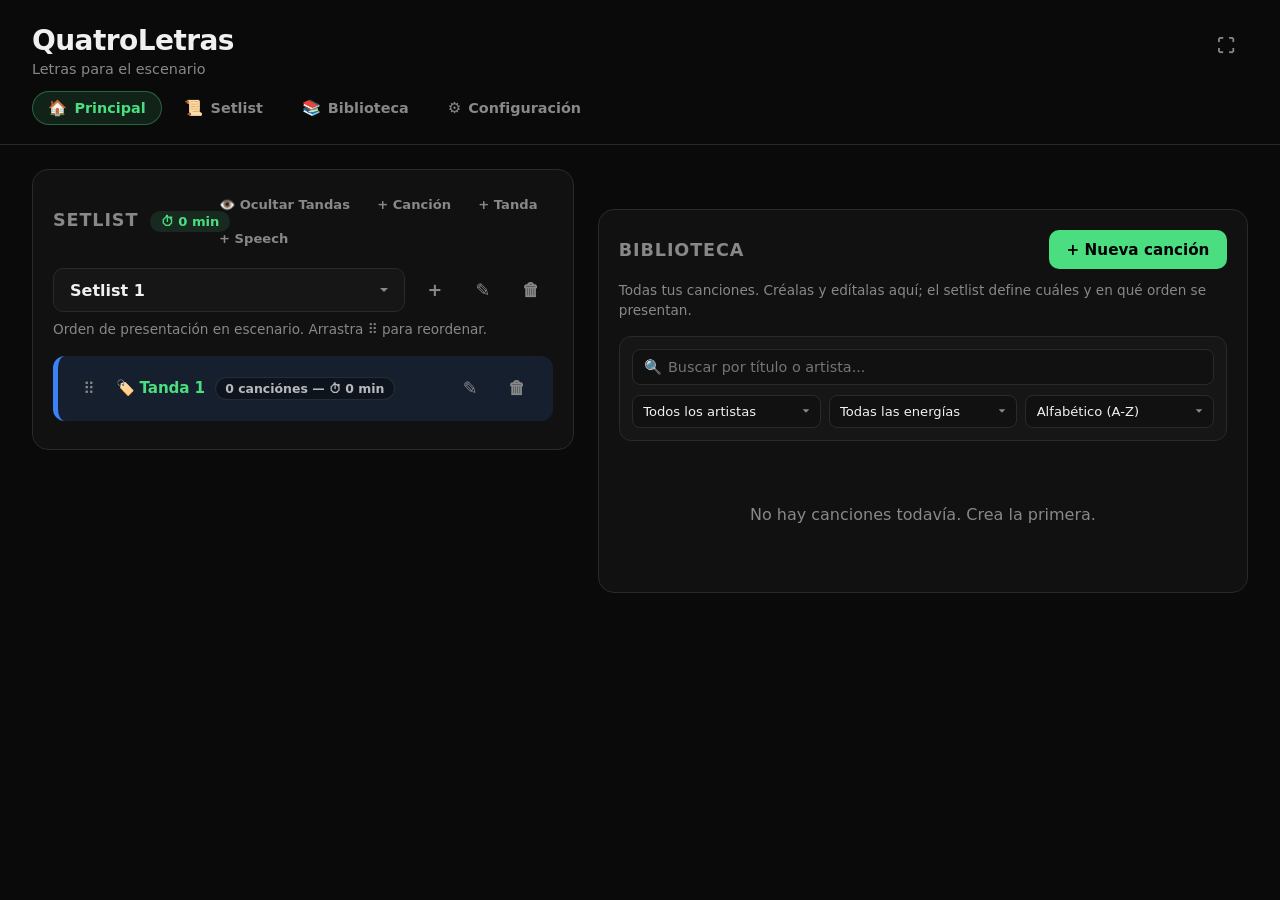
==== commit 1ef0d7f3: "Add files via upload - Se agregó modo "Preview" dentro de la ventana "Editar Canción". - Se estable" ====
--- a/index.html
+++ b/index.html
@@ -155,7 +155,10 @@
     <header class="edit-header">
       <button id="btn-back" class="btn btn-ghost" aria-label="Volver">← Volver</button>
       <h2 id="edit-title">Nueva canción</h2>
-      <button id="btn-save" class="btn btn-primary">Guardar</button>
+      <div class="edit-header-actions">
+        <button type="button" id="btn-preview-song" class="btn btn-ghost" title="Previsualizar letra en modo escenario">👁️ Previsualizar</button>
+        <button id="btn-save" class="btn btn-primary">Guardar</button>
+      </div>
     </header>
     <main class="edit-main">
       <div class="edit-fields-column">
@@ -214,6 +217,13 @@
             </div>
           </div>
         </div>
+        <label class="field">
+          <span>Alineación de la letra</span>
+          <select id="song-alignment" class="form-select">
+            <option value="left">⬅️ Izquierda (Por defecto)</option>
+            <option value="center">↔️ Centrado</option>
+          </select>
+        </label>
         <button id="btn-delete" class="btn btn-danger hidden">Eliminar canción</button>
       </div>
       <div class="field field-lyrics">
@@ -235,6 +245,10 @@
                 <input type="color" id="custom-color-input" class="color-picker-custom" value="#facc15" title="Color personalizado">
               </div>
             </div>
+            <div class="alignment-toolbar-group">
+              <button type="button" id="btn-align-left" class="btn btn-ghost btn-format active" title="Alinear a la izquierda">⬅️</button>
+              <button type="button" id="btn-align-center" class="btn btn-ghost btn-format" title="Centrar letra">↔️</button>
+            </div>
           </div>
         </div>
         <div id="song-lyrics" class="song-lyrics-editor" contenteditable="true" data-placeholder="Pega o escribe la letra aquí&#10;&#10;Deja una línea en blanco entre estrofas&#10;(cada estrofa es un paso del pedal)"></div>
@@ -253,33 +267,39 @@
         <span id="audio-time-display" class="audio-time-display">00:00 / 00:00</span>
       </div>
       <div class="display-actions">
-        <button id="btn-toggle-mode" class="btn btn-ghost" aria-label="Cambiar modo de visualización" title="Modo de visualización">📄</button>
-        <button id="btn-edit" class="btn btn-ghost" aria-label="Editar">✎</button>
-        <button id="btn-fullscreen" class="btn btn-ghost" aria-label="Pantalla completa">⛶</button>
-        <button id="btn-exit-display" class="btn btn-ghost" aria-label="Salir">✕</button>
+        <button id="btn-back-to-edit" class="btn btn-ghost btn-back-edit hidden" title="Volver a edición de canción">← Volver a edición</button>
+
+        <!-- Grupo de Modo Scroll con botón e icono/flecha ABAJO -->
+        <div id="scroll-mode-wrapper" class="control-dropdown-wrapper">
+          <div class="control-btn-stacked">
+            <button id="btn-toggle-mode" class="btn btn-ghost" aria-label="Cambiar modo de visualización" title="Modo de visualización">📄</button>
+            <button id="btn-scroll-step-toggle" class="btn btn-ghost btn-arrow-down hidden" title="Ajustar avance de scroll (px)" aria-label="Ajustar avance">▼</button>
+          </div>
+          <div id="scroll-controls-panel" class="controls-popover-below hidden" aria-label="Control de avance de scroll">
+            <button id="btn-scroll-down" class="btn btn-ghost btn-popover-step" title="Disminuir avance (-50px)" aria-label="Reducir avance">◀</button>
+            <span id="scroll-amount-display" class="popover-val-display">400px</span>
+            <button id="btn-scroll-up" class="btn btn-ghost btn-popover-step" title="Aumentar avance (+50px)" aria-label="Aumentar avance">▶</button>
+          </div>
+        </div>
+
+        <!-- Grupo de Tamaño de Letra (A±) con flecha ABAJO -->
+        <div id="font-mode-wrapper" class="control-dropdown-wrapper">
+          <div class="control-btn-stacked">
+            <button id="btn-edit" class="btn btn-ghost btn-font-size-toggle" aria-label="Tamaño de letra" title="Tamaño de letra">A<small class="font-pm">±</small></button>
+            <button id="btn-font-step-toggle" class="btn btn-ghost btn-arrow-down" title="Ajustar tamaño de letra" aria-label="Ajustar tamaño">▼</button>
+          </div>
+          <div id="font-controls-panel" class="controls-popover-below hidden" aria-label="Tamaño de letra">
+            <button id="btn-font-down" class="btn btn-ghost btn-popover-step" title="Letra más pequeña" aria-label="Letra más pequeña">A−</button>
+            <span id="font-size-display" class="popover-val-display">100%</span>
+            <button id="btn-font-up" class="btn btn-ghost btn-popover-step" title="Letra más grande" aria-label="Letra más grande">A+</button>
+          </div>
+        </div>
+
+        <button id="btn-fullscreen" class="btn btn-ghost" aria-label="Pantalla completa" title="Pantalla completa">⛶</button>
+        <button id="btn-exit-display" class="btn btn-ghost" aria-label="Salir" title="Salir">✕</button>
       </div>
     </header>
     <div id="display-content" class="display-content"></div>
-    <div id="edit-menu" class="edit-menu hidden">
-      <div class="menu-section">
-        <button id="btn-font-up-menu" class="btn btn-ghost menu-item" aria-label="Letra más grande">A+</button>
-        <button id="btn-font-down-menu" class="btn btn-ghost menu-item" aria-label="Letra más pequeña">A−</button>
-      </div>
-      <div class="menu-section" id="scroll-menu-section">
-        <button id="btn-scroll-up-menu" class="btn btn-ghost menu-item" aria-label="Aumentar avance">▲</button>
-        <span id="scroll-amount-display-menu" class="scroll-amount-display-menu">100px</span>
-        <button id="btn-scroll-down-menu" class="btn btn-ghost menu-item" aria-label="Reducir avance">▼</button>
-      </div>
-    </div>
-    <div id="font-controls-panel" class="font-controls-panel hidden" aria-label="Tamaño de letra">
-      <button id="btn-font-up" class="btn btn-ghost" aria-label="Letra más grande">A+</button>
-      <button id="btn-font-down" class="btn btn-ghost" aria-label="Letra más pequeña">A−</button>
-    </div>
-    <div id="scroll-controls-panel" class="scroll-controls-panel hidden" aria-label="Control de avance">
-      <button id="btn-scroll-up" class="btn btn-ghost" aria-label="Aumentar avance">▲</button>
-      <span id="scroll-amount-display" class="scroll-amount-display">100px</span>
-      <button id="btn-scroll-down" class="btn btn-ghost" aria-label="Reducir avance">▼</button>
-    </div>
     <div id="display-title-bar" class="display-title-bar"></div>
     <div id="section-indicator" class="section-indicator"></div>
   </div>
--- a/styles.css
+++ b/styles.css
@@ -696,6 +696,24 @@
   font-size: 1.1rem;
   font-weight: 600;
   text-align: center;
+}
+
+.edit-header-actions {
+  display: flex;
+  align-items: center;
+  gap: 0.5rem;
+}
+
+.btn-back-edit {
+  border: 1px solid rgba(74, 222, 128, 0.4) !important;
+  color: var(--accent) !important;
+  font-weight: 700 !important;
+  background: rgba(74, 222, 128, 0.1) !important;
+}
+
+.btn-back-edit:hover,
+.btn-back-edit:active {
+  background: rgba(74, 222, 128, 0.25) !important;
 }
 
 .edit-main {
@@ -943,6 +961,7 @@
   align-items: center;
   gap: 0.35rem;
   margin-left: auto;
+  position: relative;
 }
 
 .display-actions .btn {
@@ -951,6 +970,107 @@
   min-height: 40px;
   font-size: 1.1rem;
   border-radius: 8px;
+}
+
+.control-dropdown-wrapper {
+  position: relative;
+  display: inline-flex;
+  flex-direction: column;
+  align-items: center;
+}
+
+.control-btn-stacked {
+  display: flex;
+  flex-direction: column;
+  align-items: center;
+  gap: 1px;
+}
+
+.btn-arrow-down {
+  padding: 0.1rem 0.35rem !important;
+  min-width: 36px !important;
+  height: 14px !important;
+  min-height: 14px !important;
+  font-size: 0.62rem !important;
+  line-height: 1 !important;
+  border-radius: 4px !important;
+  color: var(--accent) !important;
+  background: rgba(255, 255, 255, 0.08) !important;
+  border: 1px solid rgba(255, 255, 255, 0.12) !important;
+  margin-top: -3px;
+  transition: background 0.15s, color 0.15s;
+}
+
+.btn-arrow-down:hover,
+.btn-arrow-down.active {
+  background: rgba(74, 222, 128, 0.25) !important;
+  color: #fff !important;
+}
+
+.btn-arrow-down.hidden {
+  display: none !important;
+}
+
+.controls-popover-below {
+  position: absolute;
+  top: calc(100% + 6px);
+  left: 50%;
+  transform: translateX(-50%);
+  display: flex;
+  align-items: center;
+  gap: 0.35rem;
+  background: rgba(18, 18, 18, 0.96);
+  border: 1px solid var(--border);
+  border-radius: 10px;
+  padding: 0.3rem 0.6rem;
+  box-shadow: 0 8px 24px rgba(0, 0, 0, 0.65);
+  z-index: 40;
+  white-space: nowrap;
+}
+
+.controls-popover-below.hidden {
+  display: none !important;
+}
+
+.popover-val-display {
+  font-size: 0.88rem;
+  font-weight: 700;
+  color: var(--accent);
+  min-width: 48px;
+  text-align: center;
+  font-variant-numeric: tabular-nums;
+  user-select: none;
+}
+
+.btn-popover-step {
+  padding: 0.25rem 0.5rem !important;
+  min-width: 30px !important;
+  min-height: 30px !important;
+  font-size: 0.85rem !important;
+  font-weight: 700 !important;
+  border-radius: 6px !important;
+  background: rgba(255, 255, 255, 0.08) !important;
+  border: 1px solid rgba(255, 255, 255, 0.12) !important;
+}
+
+.btn-popover-step:hover {
+  background: rgba(255, 255, 255, 0.2) !important;
+}
+
+.btn-font-size-toggle {
+  font-weight: 800 !important;
+  font-size: 1.05rem !important;
+  letter-spacing: -0.04em !important;
+  display: inline-flex !important;
+  align-items: center !important;
+  justify-content: center !important;
+}
+
+.font-pm {
+  font-size: 0.7rem;
+  font-weight: 700;
+  margin-left: 1px;
+  color: var(--accent);
 }
 
 .display-audio-controls {
@@ -1046,8 +1166,8 @@
   display: flex;
   flex-direction: column;
   justify-content: flex-start;
-  align-items: center;
-  text-align: center;
+  align-items: flex-start;
+  text-align: left;
 }
 
 .display-content.continuous-mode {
@@ -1063,11 +1183,44 @@
   display: flex;
   flex-direction: column;
   justify-content: center;
-  align-items: center;
+  align-items: flex-start;
+  text-align: left;
 }
 
 .display-content.continuous-mode .lyrics-block {
-  margin: 0 auto;
+  margin: 0;
+}
+
+/* Alineación de Letras (Por defecto: Izquierda | Opción: Centrado) */
+.lyrics-block.align-left,
+.display-content.align-left {
+  align-items: flex-start !important;
+  text-align: left !important;
+}
+
+.lyrics-block.align-left .lyrics-section,
+.lyrics-block.align-left .lyrics-line {
+  align-items: flex-start !important;
+  text-align: left !important;
+}
+
+.lyrics-block.align-center,
+.display-content.align-center {
+  align-items: center !important;
+  text-align: center !important;
+}
+
+.lyrics-block.align-center .lyrics-section,
+.lyrics-block.align-center .lyrics-line {
+  align-items: center !important;
+  text-align: center !important;
+}
+
+.alignment-toolbar-group {
+  display: flex;
+  align-items: center;
+  gap: 0.2rem;
+  margin-left: auto;
 }
 
 .lyrics-line {
@@ -1088,9 +1241,10 @@
 .lyrics-section {
   display: none;
   flex-direction: column;
-  align-items: center;
+  align-items: flex-start;
   justify-content: center;
   width: 100%;
+  text-align: left;
 }
 
 .lyrics-section.active {
@@ -2470,11 +2624,13 @@
   filter: brightness(1.25);
 }
 
-/* ── Modo Vista Simple (Ocultar Tandas, Speeches y Gráfico) ── */
+/* ── Modo Vista Simple (Ocultar Tandas, Speeches, Gráfico y Botones +Tanda / +Speech) ── */
 .setlist-simple-mode .setlist-chart-card,
 .setlist-simple-mode .tanda-divider,
 .setlist-simple-mode .speech-item,
-.setlist-simple-mode .tanda-pill-badge {
+.setlist-simple-mode .tanda-pill-badge,
+.setlist-simple-mode #btn-add-tanda,
+.setlist-simple-mode #btn-add-speech {
   display: none !important;
 }
 
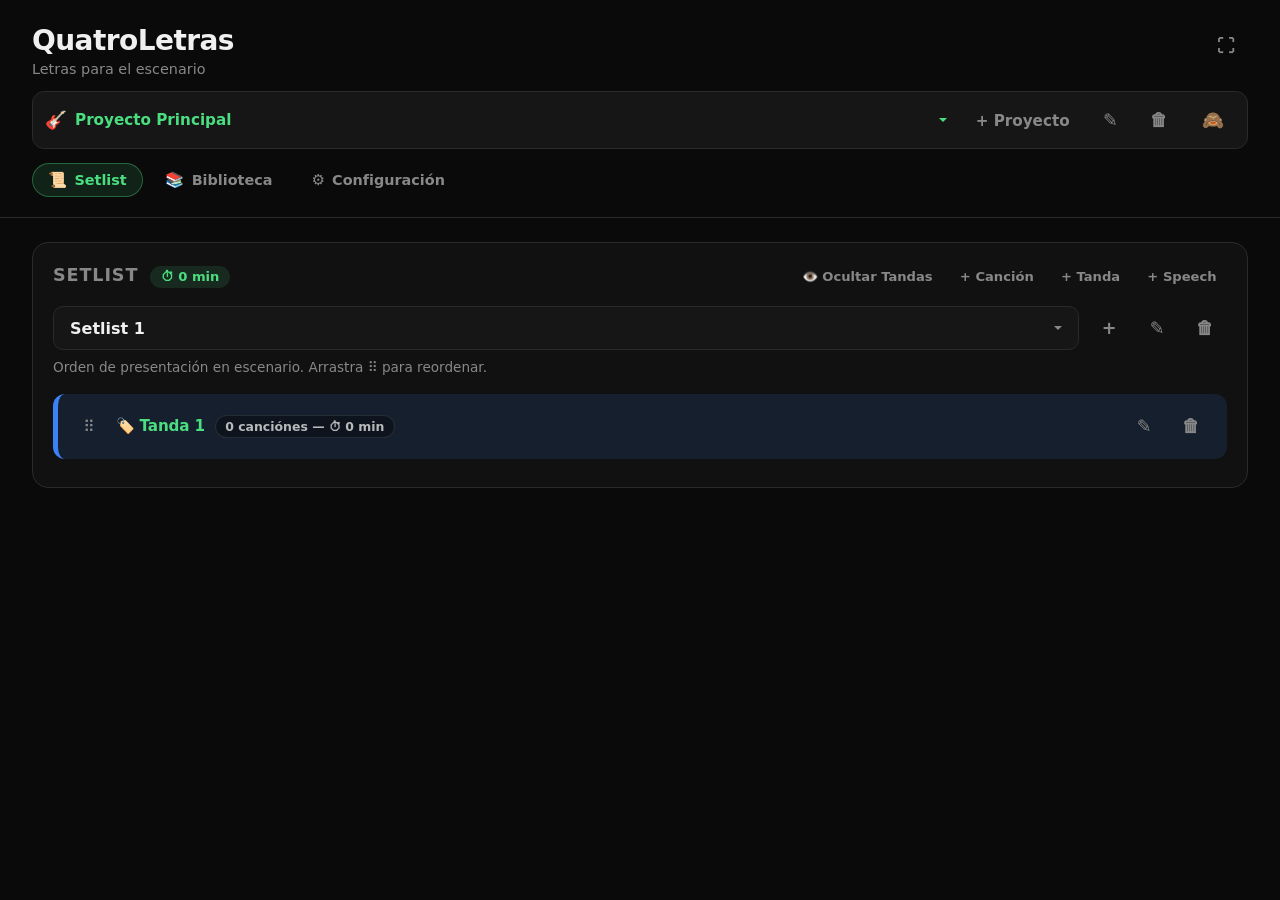
==== commit 13f97a98: "Add files via upload - Se agregó la opción de crear Proyectos musicales, los cuales cada uno tiene s" ====
--- a/index.html
+++ b/index.html
@@ -22,11 +22,23 @@
         </div>
         <button id="btn-manage-fullscreen" class="btn btn-ghost btn-icon" aria-label="Pantalla completa" title="Pantalla completa">⛶</button>
       </div>
+
+      <!-- Selector de Proyecto Musical -->
+      <div id="project-selector-bar" class="project-selector-bar">
+        <div class="project-selector-main">
+          <span class="project-icon">🎸</span>
+          <span id="project-name-display" class="project-name-display hidden"></span>
+          <select id="project-dropdown" class="project-dropdown" aria-label="Seleccionar proyecto musical"></select>
+        </div>
+        <div id="project-selector-actions" class="project-selector-actions">
+          <button type="button" id="btn-new-project" class="btn btn-ghost" title="Nuevo proyecto musical">+ Proyecto</button>
+          <button type="button" id="btn-rename-project" class="btn btn-ghost btn-icon" title="Renombrar proyecto">✎</button>
+          <button type="button" id="btn-delete-project" class="btn btn-ghost btn-icon" title="Eliminar proyecto">🗑</button>
+        </div>
+        <button type="button" id="btn-toggle-project-bar" class="btn btn-ghost btn-icon project-toggle-btn" title="Ocultar opciones de proyecto">🙈</button>
+      </div>
       <nav id="manage-nav-tabs" class="nav-tabs" aria-label="Navegación principal">
-        <button type="button" class="tab-btn active" data-tab="all">
-          <span class="tab-icon">🏠</span> Principal
-        </button>
-        <button type="button" class="tab-btn" data-tab="setlist">
+        <button type="button" class="tab-btn active" data-tab="setlist">
           <span class="tab-icon">📜</span> Setlist
         </button>
         <button type="button" class="tab-btn" data-tab="library">
@@ -249,6 +261,10 @@
               <button type="button" id="btn-align-left" class="btn btn-ghost btn-format active" title="Alinear a la izquierda">⬅️</button>
               <button type="button" id="btn-align-center" class="btn btn-ghost btn-format" title="Centrar letra">↔️</button>
             </div>
+            <label class="btn-autofit-checkbox" title="Ajuste automático de fuente al ancho o ancho-alto">
+              <input type="checkbox" id="song-autofit" class="form-checkbox-small">
+              <span class="autofit-label-text">Auto</span>
+            </label>
           </div>
         </div>
         <div id="song-lyrics" class="song-lyrics-editor" contenteditable="true" data-placeholder="Pega o escribe la letra aquí&#10;&#10;Deja una línea en blanco entre estrofas&#10;(cada estrofa es un paso del pedal)"></div>
@@ -269,34 +285,58 @@
       <div class="display-actions">
         <button id="btn-back-to-edit" class="btn btn-ghost btn-back-edit hidden" title="Volver a edición de canción">← Volver a edición</button>
 
+        <div class="control-item-labeled">
+          <span class="control-label">Menú</span>
+          <button id="btn-open-picker" class="btn btn-ghost" aria-label="Menú de canciones" title="Menú de canciones (lista rápida)">📋</button>
+        </div>
+
         <!-- Grupo de Modo Scroll con botón e icono/flecha ABAJO -->
-        <div id="scroll-mode-wrapper" class="control-dropdown-wrapper">
-          <div class="control-btn-stacked">
-            <button id="btn-toggle-mode" class="btn btn-ghost" aria-label="Cambiar modo de visualización" title="Modo de visualización">📄</button>
-            <button id="btn-scroll-step-toggle" class="btn btn-ghost btn-arrow-down hidden" title="Ajustar avance de scroll (px)" aria-label="Ajustar avance">▼</button>
-          </div>
-          <div id="scroll-controls-panel" class="controls-popover-below hidden" aria-label="Control de avance de scroll">
-            <button id="btn-scroll-down" class="btn btn-ghost btn-popover-step" title="Disminuir avance (-50px)" aria-label="Reducir avance">◀</button>
-            <span id="scroll-amount-display" class="popover-val-display">400px</span>
-            <button id="btn-scroll-up" class="btn btn-ghost btn-popover-step" title="Aumentar avance (+50px)" aria-label="Aumentar avance">▶</button>
+        <div class="control-item-labeled">
+          <span class="control-label">Modo</span>
+          <div id="scroll-mode-wrapper" class="control-dropdown-wrapper">
+            <div class="control-btn-stacked">
+              <button id="btn-toggle-mode" class="btn btn-ghost" aria-label="Cambiar modo de visualización" title="Modo de visualización">📄</button>
+              <button id="btn-scroll-step-toggle" class="btn btn-ghost btn-arrow-down hidden" title="Ajustar avance de scroll (px)" aria-label="Ajustar avance">▼</button>
+            </div>
+            <div id="scroll-controls-panel" class="controls-popover-below hidden" aria-label="Control de avance de scroll">
+              <button id="btn-scroll-down" class="btn btn-ghost btn-popover-step" title="Disminuir avance (-50px)" aria-label="Reducir avance">◀</button>
+              <span id="scroll-amount-display" class="popover-val-display">400px</span>
+              <button id="btn-scroll-up" class="btn btn-ghost btn-popover-step" title="Aumentar avance (+50px)" aria-label="Aumentar avance">▶</button>
+            </div>
           </div>
         </div>
 
         <!-- Grupo de Tamaño de Letra (A±) con flecha ABAJO -->
-        <div id="font-mode-wrapper" class="control-dropdown-wrapper">
-          <div class="control-btn-stacked">
-            <button id="btn-edit" class="btn btn-ghost btn-font-size-toggle" aria-label="Tamaño de letra" title="Tamaño de letra">A<small class="font-pm">±</small></button>
-            <button id="btn-font-step-toggle" class="btn btn-ghost btn-arrow-down" title="Ajustar tamaño de letra" aria-label="Ajustar tamaño">▼</button>
-          </div>
-          <div id="font-controls-panel" class="controls-popover-below hidden" aria-label="Tamaño de letra">
-            <button id="btn-font-down" class="btn btn-ghost btn-popover-step" title="Letra más pequeña" aria-label="Letra más pequeña">A−</button>
-            <span id="font-size-display" class="popover-val-display">100%</span>
-            <button id="btn-font-up" class="btn btn-ghost btn-popover-step" title="Letra más grande" aria-label="Letra más grande">A+</button>
-          </div>
-        </div>
-
-        <button id="btn-fullscreen" class="btn btn-ghost" aria-label="Pantalla completa" title="Pantalla completa">⛶</button>
-        <button id="btn-exit-display" class="btn btn-ghost" aria-label="Salir" title="Salir">✕</button>
+        <div class="control-item-labeled">
+          <span class="control-label">Tamaño</span>
+          <div id="font-mode-wrapper" class="control-dropdown-wrapper">
+            <div class="control-btn-stacked">
+              <button id="btn-edit" class="btn btn-ghost btn-font-size-toggle" aria-label="Tamaño de letra" title="Tamaño de letra">A<small class="font-pm">±</small></button>
+              <button id="btn-font-step-toggle" class="btn btn-ghost btn-arrow-down" title="Ajustar tamaño de letra" aria-label="Ajustar tamaño">▼</button>
+            </div>
+            <div id="font-controls-panel" class="controls-popover-below hidden" aria-label="Tamaño de letra">
+              <button id="btn-font-down" class="btn btn-ghost btn-popover-step" title="Letra más pequeña" aria-label="Letra más pequeña">A−</button>
+              <span id="font-size-display" class="popover-val-display">100%</span>
+              <button id="btn-font-up" class="btn btn-ghost btn-popover-step" title="Letra más grande" aria-label="Letra más grande">A+</button>
+            </div>
+          </div>
+        </div>
+
+        <!-- Adaptar letra a la pantalla (ancho y alto) -->
+        <div class="control-item-labeled">
+          <span class="control-label">Auto</span>
+          <button id="btn-auto-fit-font" class="btn btn-ghost btn-font-size-toggle" aria-label="Adaptar letra al tamaño de la pantalla" title="Adaptar letra a la pantalla (ancho y alto)">A<small class="font-pm">↔</small></button>
+        </div>
+
+        <div class="control-item-labeled">
+          <span class="control-label">Full</span>
+          <button id="btn-fullscreen" class="btn btn-ghost" aria-label="Pantalla completa" title="Pantalla completa">⛶</button>
+        </div>
+
+        <div class="control-item-labeled">
+          <span class="control-label">Salir</span>
+          <button id="btn-exit-display" class="btn btn-ghost" aria-label="Salir" title="Salir">✕</button>
+        </div>
       </div>
     </header>
     <div id="display-content" class="display-content"></div>
--- a/styles.css
+++ b/styles.css
@@ -71,6 +71,85 @@
   margin-top: 0.25rem;
 }
 
+/* ── Selector de Proyecto Musical ── */
+
+.project-selector-bar {
+  display: flex;
+  align-items: center;
+  justify-content: space-between;
+  gap: 0.6rem;
+  margin-top: 0.85rem;
+  background: var(--surface);
+  border: 1px solid var(--border);
+  border-radius: 12px;
+  padding: 0.4rem 0.75rem;
+}
+
+.project-selector-main {
+  display: flex;
+  align-items: center;
+  gap: 0.5rem;
+  flex: 1;
+  min-width: 0;
+}
+
+.project-icon {
+  font-size: 1.1rem;
+  flex-shrink: 0;
+}
+
+.project-dropdown {
+  flex: 1;
+  min-width: 0;
+  background: transparent;
+  border: none;
+  color: var(--accent);
+  font-size: 0.95rem;
+  font-family: inherit;
+  font-weight: 700;
+  cursor: pointer;
+  appearance: none;
+  background-image: url("data:image/svg+xml,%3Csvg xmlns='http://www.w3.org/2000/svg' width='12' height='12' viewBox='0 0 12 12'%3E%3Cpath fill='%234ade80' d='M2 4l4 4 4-4'/%3E%3C/svg%3E");
+  background-repeat: no-repeat;
+  background-position: right 0.2rem center;
+  padding-right: 1.5rem;
+}
+
+.project-dropdown:focus {
+  outline: none;
+}
+
+.project-name-display {
+  font-size: 0.95rem;
+  font-weight: 700;
+  color: var(--accent);
+  white-space: nowrap;
+  overflow: hidden;
+  text-overflow: ellipsis;
+}
+
+.project-toggle-btn {
+  min-width: 34px;
+  min-height: 34px;
+  padding: 0.35rem;
+  flex-shrink: 0;
+  font-size: 0.95rem;
+  opacity: 0.8;
+  transition: opacity 0.2s;
+}
+
+.project-toggle-btn:hover {
+  opacity: 1;
+}
+
+.project-selector-bar.collapsed .project-selector-actions {
+  display: none !important;
+}
+
+.project-selector-bar.collapsed .project-dropdown {
+  display: none !important;
+}
+
 /* ── Barra de Pestañas Superior ── */
 
 .nav-tabs {
@@ -122,11 +201,6 @@
 }
 
 /* ── Filtrado de Secciones por Pestañas ── */
-
-.manage-main[data-tab="all"] .data-section,
-.manage-main[data-tab="all"] .pedal-settings {
-  display: none !important;
-}
 
 .manage-main[data-tab="setlist"] .library-section,
 .manage-main[data-tab="setlist"] .data-section,
@@ -366,6 +440,39 @@
   gap: 0.5rem;
 }
 
+.field-checkbox {
+  flex-direction: row !important;
+  align-items: center;
+  gap: 0.75rem;
+  cursor: pointer;
+  background: rgba(255, 255, 255, 0.03);
+  border: 1px solid var(--border);
+  border-radius: 10px;
+  padding: 0.65rem 0.85rem;
+  margin-top: 0.25rem;
+  user-select: none;
+}
+
+.field-checkbox:hover {
+  background: rgba(255, 255, 255, 0.06);
+  border-color: rgba(255, 255, 255, 0.25);
+}
+
+.form-checkbox {
+  width: 20px;
+  height: 20px;
+  accent-color: var(--accent);
+  cursor: pointer;
+  flex-shrink: 0;
+}
+
+.field-checkbox span {
+  font-size: 0.88rem;
+  font-weight: 600;
+  color: var(--text);
+  line-height: 1.3;
+}
+
 .duration-field {
   display: flex;
   align-items: center;
@@ -769,6 +876,47 @@
   background: var(--surface-hover);
   border-color: var(--accent);
   color: var(--accent);
+}
+
+.btn-autofit-checkbox {
+  display: inline-flex;
+  align-items: center;
+  gap: 0.35rem;
+  padding: 0.35rem 0.55rem;
+  min-height: 32px;
+  border: 1px solid var(--border);
+  border-radius: 6px;
+  background: var(--surface);
+  color: var(--text-muted);
+  cursor: pointer;
+  user-select: none;
+  transition: background 0.15s, border-color 0.15s, color 0.15s;
+}
+
+.btn-autofit-checkbox:hover {
+  background: var(--surface-hover);
+  border-color: var(--accent);
+  color: var(--text);
+}
+
+.btn-autofit-checkbox:has(:checked) {
+  border-color: var(--accent);
+  background: rgba(74, 222, 128, 0.15);
+  color: var(--accent);
+}
+
+.form-checkbox-small {
+  width: 14px;
+  height: 14px;
+  accent-color: var(--accent);
+  cursor: pointer;
+  margin: 0;
+}
+
+.autofit-label-text {
+  font-size: 0.8rem;
+  font-weight: 700;
+  line-height: 1;
 }
 
 .color-picker-wrapper {
@@ -958,10 +1106,28 @@
 
 .display-actions {
   display: flex;
-  align-items: center;
+  align-items: flex-end;
   gap: 0.35rem;
   margin-left: auto;
   position: relative;
+}
+
+.control-item-labeled {
+  display: inline-flex;
+  flex-direction: column;
+  align-items: center;
+  gap: 2px;
+}
+
+.control-label {
+  font-size: 0.58rem;
+  font-weight: 700;
+  color: var(--text-muted);
+  text-transform: uppercase;
+  letter-spacing: 0.04em;
+  user-select: none;
+  line-height: 1;
+  pointer-events: none;
 }
 
 .display-actions .btn {
